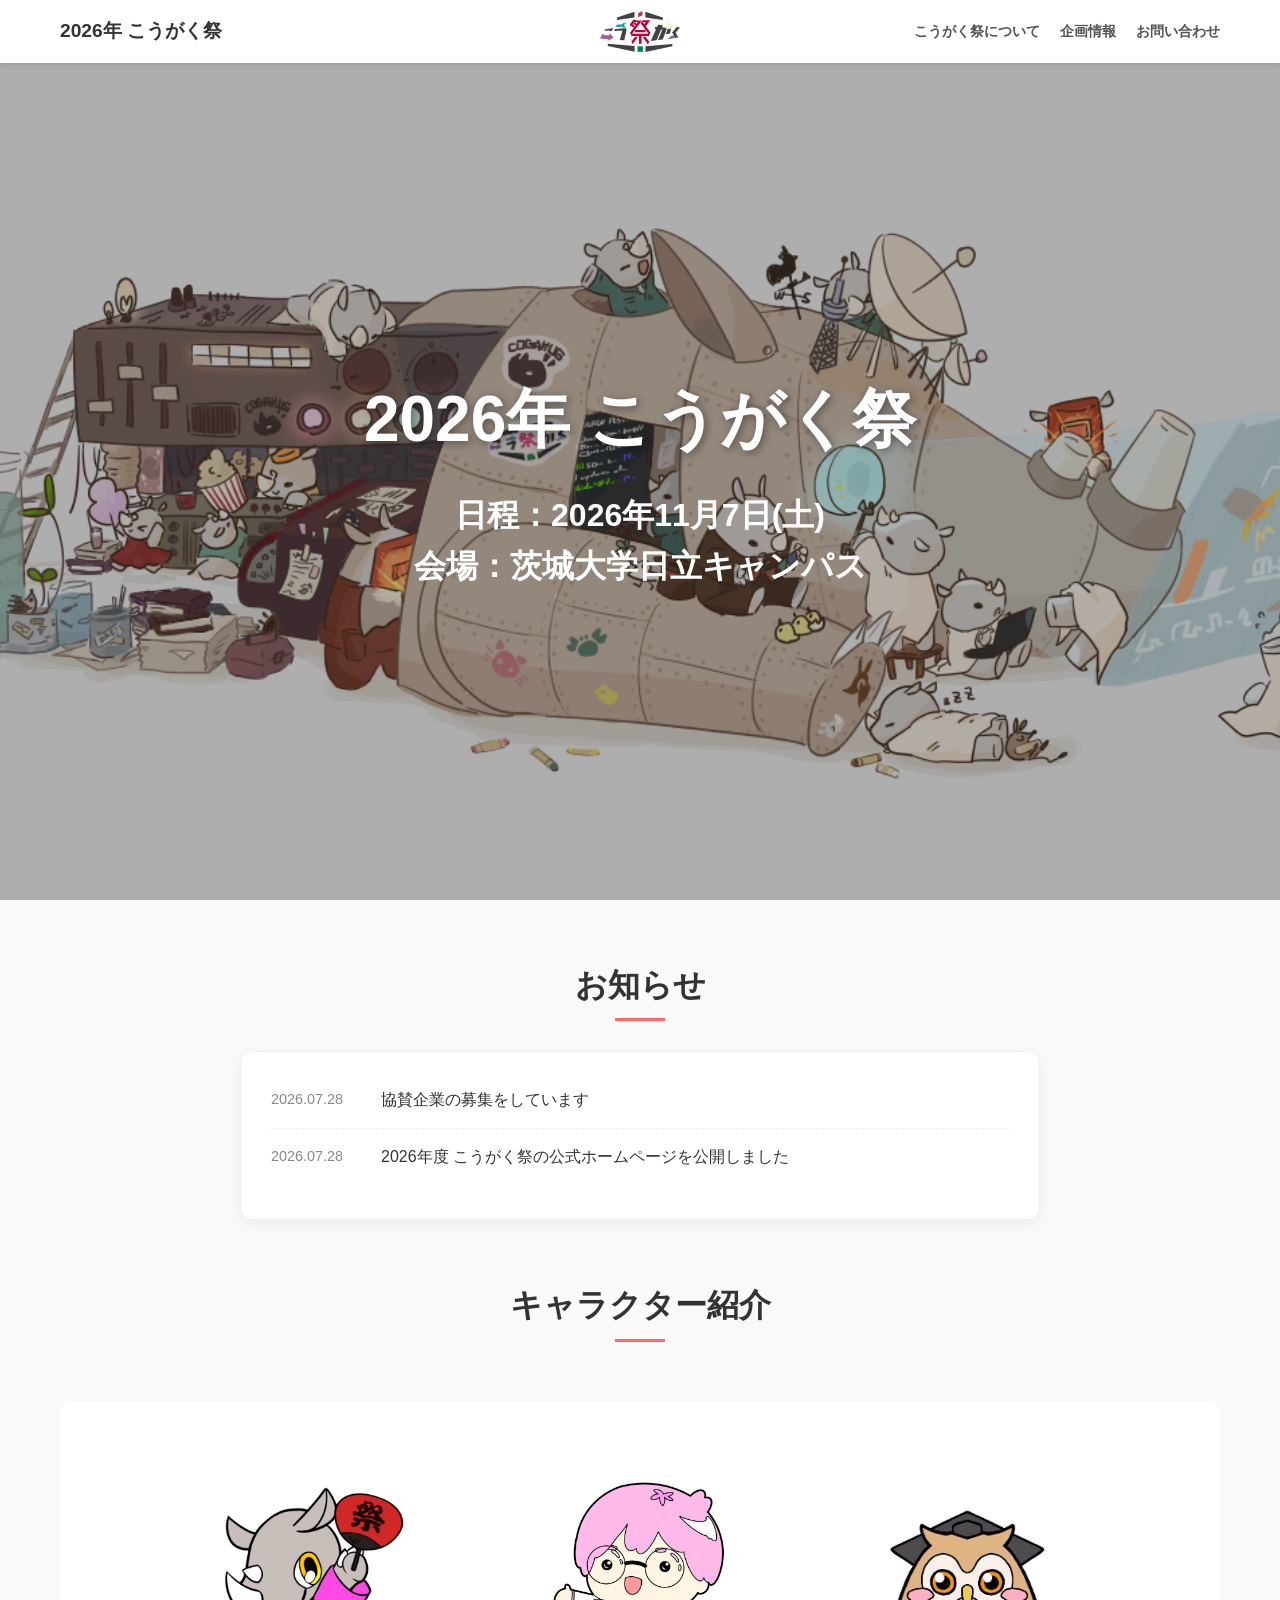
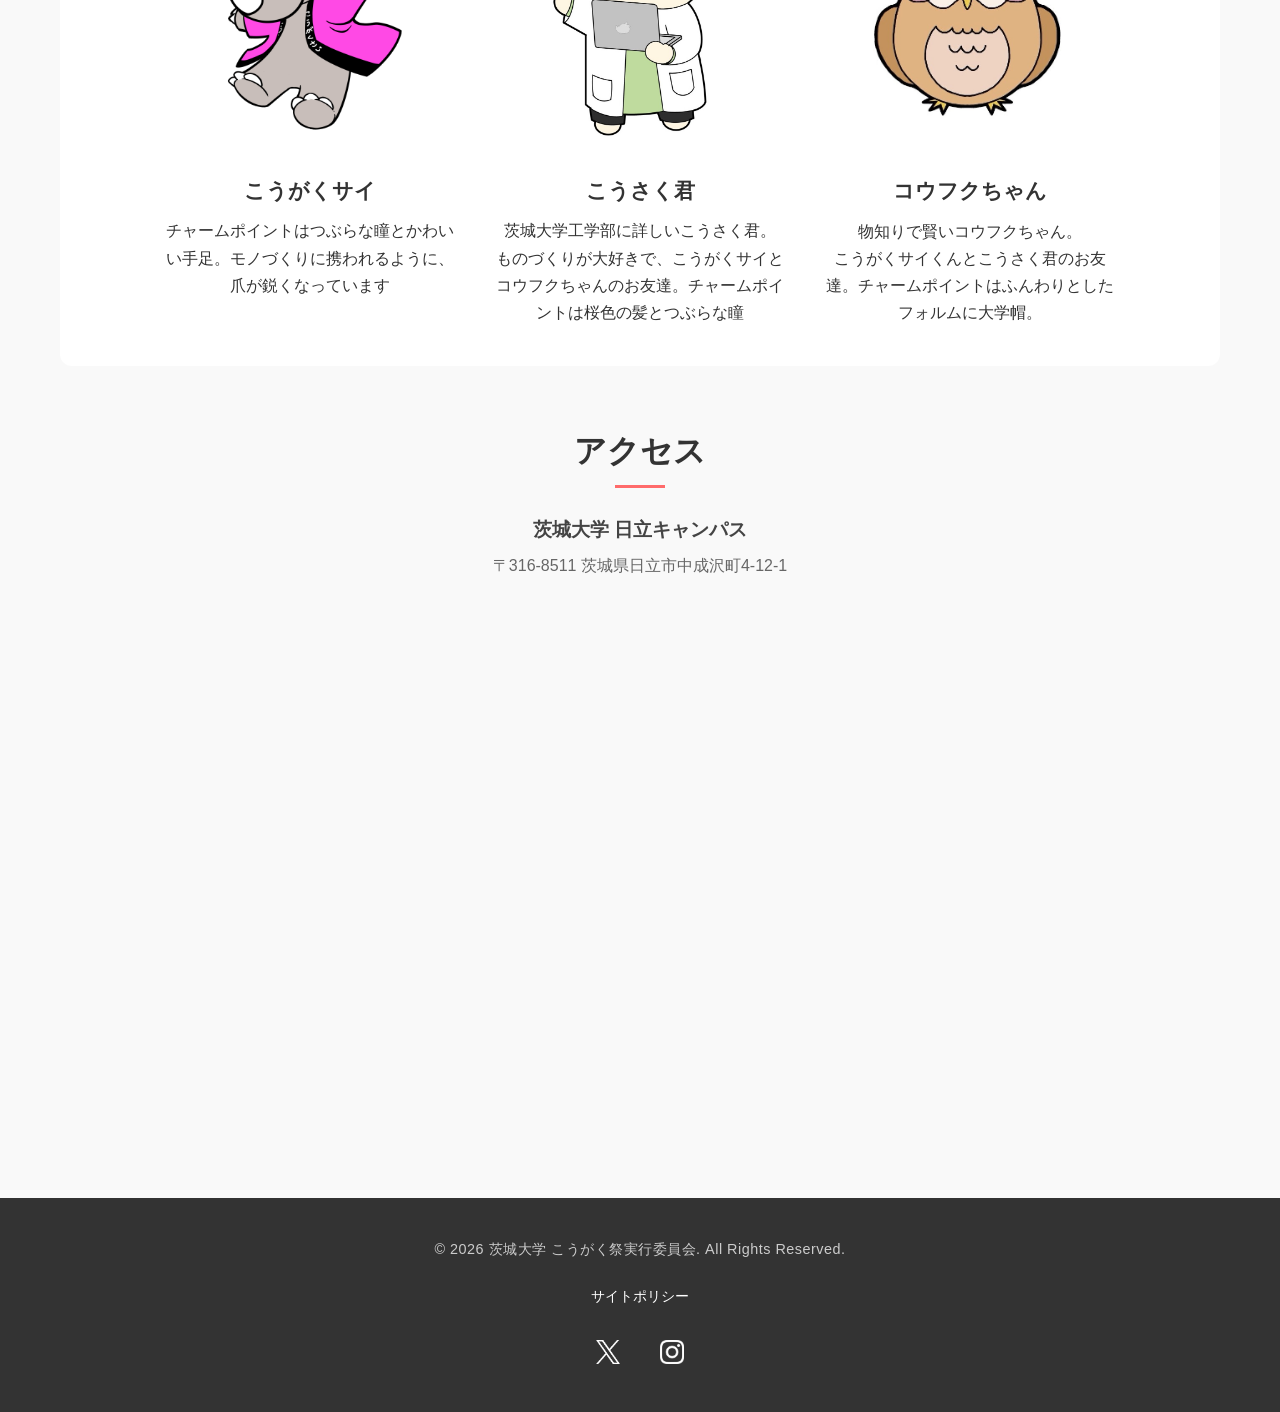
==== index.html @ 85a6e99b "コウフクちゃん" ====
<!DOCTYPE html>
<html lang="ja">

<head>
    <meta charset="UTF-8">
    <meta name="viewport" content="width=device-width, initial-scale=1.0">
    <link rel="icon" type="image/svg" href="image/logo.svg">
    <title>2026年 こうがく祭 | 茨城大学日立キャンパス</title>
    <link rel="stylesheet" href="css/base.css">
    <link rel="stylesheet" href="css/layout.css">
    <link rel="stylesheet" href="css/components.css">
    <link rel="stylesheet" href="css/home.css">
    <script src="js/script.js"></script>
    <script src="js/menu.js"></script>
</head>

<body>

    <header>
        <div class="header-container">
            <div class="header-left">
                <span>2026年 こうがく祭</span>
            </div>

            <div class="header-logo">
                <a href="index.html">
                    <img src="image/logo.svg" alt="こうがく祭 ロゴ">
                </a>
            </div>

            <input type="checkbox" id="menu-toggle" class="menu-checkbox">
            <label for="menu-toggle" class="hamburger-btn">
                <span></span>
                <span></span>
                <span></span>
            </label>
            <nav class="header-right">
                <ul class="nav-menu">
                    <li class="menu-item">
                        <a>こうがく祭について</a>
                        <ul class="dropdown">
                            <li><a href="greeting/greeting_dean.html">学部長挨拶</a></li>
                            <li><a href="greeting/greeting_chair.html">委員長挨拶</a></li>
                            <li><a href="sponsors.html">協賛企業一覧</a></li>
                            <li><a href="#news">お知らせ</a></li>
                            <li><a href="#access">アクセス</a></li>
                        </ul>
                    </li>
                    <li class="menu-item">
                        <a>企画情報</a>
                        <ul class="dropdown">
                            <li><a href="events/outdoor.html">屋外企画</a></li>
                            <li><a href="events/indoor.html">屋内企画</a></li>
                            <li><a href="events/laboratories.html">研究室</a></li>
                        </ul>
                    </li>
                    <li class="menu-item">
                        <a href="contact.html">お問い合わせ</a>
                        <ul class="dropdown">
                            <li><a href="contact.html#exhibitor">出展者向け</a></li>
                            <li><a href="contact.html#sponsors">協賛について</a></li>
                            <li><a href="contact.html#others">その他</a></li>
                        </ul>
                    </li>
                </ul>
            </nav>
        </div>
    </header>

    <section class="hero">
        <div class="hero-content">
            <h1>2026年 こうがく祭</h1>
            <p>日程：2026年11月7日(土)</p>
            <p>会場：茨城大学日立キャンパス</p>
        </div>
    </section>

    <main>
        <section id="news" class="content-section" style="scroll-margin-top: 80px;">
            <h2>お知らせ</h2>
            <div class="news-container">
                <ul class="news-list" id="news-list-container">
                </ul>
                <button id="load-more-btn" class="more-btn is-hidden">もっと見る</button>
            </div>
        </section>
    </main>

    <section id="character" class="content-section">
        <h2>キャラクター紹介</h2>
        <div class="character-area">
            <div class="character-container">

                <div class="character-card">
                    <img src="image/kougakusai.png" alt="こうがくサイ">
                    <h3>こうがくサイ</h3>
                    <p>チャームポイントはつぶらな瞳とかわいい手足。モノづくりに携われるように、爪が鋭くなっています</p>
                </div>

                <div class="character-card">
                    <img src="image/kousakukun.jpg" alt="こうさく君">
                    <h3>こうさく君</h3>
                    <p>茨城大学工学部に詳しいこうさく君。</p>
                    <p>ものづくりが大好きで、こうがくサイとコウフクちゃんのお友達。チャームポイントは桜色の髪とつぶらな瞳</p>
                </div>
                <div class="character-card">
                    <img src="image/koufukutyan.jpg" alt="コウフクちゃん">
                    <h3>コウフクちゃん</h3>
                    <p>物知りで賢いコウフクちゃん。</p>
                    <p>こうがくサイくんとこうさく君のお友達。チャームポイントはふんわりとしたフォルムに大学帽。</p>
                </div>
            </div>
        </div>
    </section>

    <section id="access" class="content-section"
        style="position: relative; margin-bottom: 50px; padding-bottom: 15px; text-align: center; scroll-margin-top: 80px;">

        <h2 style="font-size: 2rem; color: #333; margin-bottom: 25px; padding-bottom: 10px;">アクセス</h2>

        <div style="margin-bottom: 30px; line-height: 1.8; color: #444;">
            <p style="font-size: 1.2rem; font-weight: bold; margin-bottom: 5px;">茨城大学 日立キャンパス</p>
            <p style="font-size: 1rem; color: #666;">〒316-8511 茨城県日立市中成沢町4-12-1</p>
        </div>

        <iframe
            src="https://www.google.com/maps/embed?pb=!1m18!1m12!1m3!1d3204.206686679247!2d140.64254480923756!3d36.57323678596733!2m3!1f0!2f0!3f0!3m2!1i1024!2i768!4f13.1!3m3!1m2!1s0x6021805a2b2988af%3A0x1d5ffc0720e05ae9!2z6Iyo5Z-O5aSn5a2mIOaXpeeri-OCreODo-ODs-ODkeOCuQ!5e0!3m2!1sja!2sjp!4v1782354121948!5m2!1sja!2sjp"
            width="800" height="450"
            style="border: 0; border-radius: 12px; display: block; margin: 0 auto; max-width: 100%;" allowfullscreen=""
            loading="lazy" referrerpolicy="no-referrer-when-downgrade">
        </iframe>
    </section>

    <footer>
        <div class="footer-container">
            <p class="copyright">&copy; 2026 茨城大学 こうがく祭実行委員会. All Rights Reserved.</p>

            <div class="footer-links">
                <a href="site-policy.html">サイトポリシー</a>
            </div>

            <div class="footer-sns">
                <a href="https://x.com/kougakufes" target="_blank" rel="noopener noreferrer" class="sns-icon-link">
                    <img src="image/x-logo.png" alt="X公式ロゴ" class="sns-icon">
                </a>

                <a href="https://instagram.com/kougakufes" target="_blank" rel="noopener noreferrer"
                    class="sns-icon-link">
                    <img src="image/insta-logo.png" alt="Instagram公式ロゴ" class="sns-icon">
                </a>
            </div>
        </div>
    </footer>


</body>

</html>
---- css/base.css ----
/* 全体のリセットと基本設定 */
* {
    margin: 0;
    padding: 0;
    box-sizing: border-box;
}

body {
    font-family: 'Helvetica Neue', Arial, 'Hiragino Kaku Gothic ProN', 'Hiragino Sans', sans-serif;
    line-height: 1.6;
    color: #333;
    background-color: #f9f9f9;
}

/* 独立したユーティリティ（便利）クラスもここ */
.is-hidden {
    display: none !important;
}

@media screen and (max-width: 768px) {
    body {
        font-size: 12px;
        /* スマホ向けに少し文字サイズを調整 */
    }
}
---- css/layout.css ----
/* パソコン用の基本スタイル */

/* ヘッダーのスタイル */
header {
    background-color: #fff;
    box-shadow: 0 2px 5px rgba(0, 0, 0, 0.1);
    position: fixed;
    width: 100%;
    top: 0;
    z-index: 100;
}

/* パソコン環境ではスマホ用の三本線ボタンとチェックボックスを隠す */
.menu-checkbox,
.hamburger-btn {
    display: none;
}

.header-container {
    display: flex;
    justify-content: space-between;
    align-items: center;
    max-width: 1200px;
    margin: 0 auto;
    padding: 10px 20px;
}

.header-left {
    flex: 1;
    text-align: left;
    font-weight: bold;
    font-size: 1.2rem;
    color: #333;
    white-space: nowrap;
}

.header-logo {
    flex: 1;
    display: flex;
    justify-content: center;
    max-width: 80px;
}

.header-logo img {
    width: 100%;
    max-width: 100%;
    height: auto;
    display: block;
}

.header-right {
    flex: 1;
    display: flex;
    justify-content: flex-end;
}

/* フッター全体のスタイル */
footer {
    background-color: #333;
    color: #fff;
    padding: 40px 20px;
    font-size: 0.9rem;
}

.footer-container {
    max-width: 1200px;
    margin: 0 auto;
    display: flex;
    flex-direction: column;
    align-items: center;
    gap: 24px;
}

.copyright {
    color: #ccc;
    letter-spacing: 0.5px;
}

.footer-links a {
    color: #fff;
    text-decoration: none;
    font-size: 0.85rem;
    transition: opacity 0.2s ease;
}

.footer-links a:hover {
    text-decoration: underline;
    opacity: 0.8;
}

.footer-sns {
    display: flex;
    gap: 24px;
}

.sns-icon-link {
    display: inline-block;
    text-decoration: none;
    line-height: 1;
    padding: 8px;
    transition: transform 0.2s ease, opacity 0.2s ease;
}

.sns-icon {
    width: 24px;
    height: 24px;
    display: block;
    object-fit: contain;
}

.sns-icon-link:hover {
    transform: translateY(-2px);
    opacity: 0.7;
}


/*  スマートフォン・タブレット  */
@media screen and (max-width: 768px) {

    /* --- ヘッダー（共通設定） --- */
    header {
        position: fixed;
        width: 100%;
        top: 0;
        z-index: 100;
    }

    .header-container {
        flex-direction: row;
        justify-content: space-between;
        /* 左端にロゴ、右端に三本線ボタンを配置 */
        position: relative;
        padding: 10px 15px;
    }

    /* スマホ時は「2026年 こうがく祭」のテキストを非表示にする */
    .header-left {
        display: none;
    }

    /* ロゴの配置を中央から「左端（通常フロー）」に戻し、サイズを調整 */
    .header-logo {
        margin: 0;
        display: block;
        max-width: 50px;
        /* スマホで見栄えの良いサイズ */
    }

    /* --- ハンバーガーメニューの仕組み --- */

    /* 三本線ボタンを表示（justify-content: space-between により自動で右端に寄ります） */
    .hamburger-btn {
        display: flex;
        flex-direction: column;
        justify-content: space-between;
        width: 30px;
        height: 20px;
        cursor: pointer;
        z-index: 110;
    }

    .hamburger-btn span {
        display: block;
        width: 100%;
        height: 3px;
        background-color: #333;
        border-radius: 2px;
        transition: all 0.3s ease;
    }

    /* メニューを最初は右側の画面外に隠しておく */
    .header-right {
        position: fixed;
        top: 55px;
        right: -100%;
        width: 80%;
        height: calc(100vh - 55px);
        background-color: #fff;
        box-shadow: -5px 0 15px rgba(0, 0, 0, 0.1);
        transition: right 0.3s ease;
        overflow-y: auto;
        flex-direction: column;
        justify-content: flex-start;
    }

    /* --- タップされた時（チェックが入った時）の動き --- */

    /* メニューをシュッと引っ張り出す */
    .menu-checkbox:checked~.header-right {
        right: 0;
    }

    /* 三本線を「×」に変形 */
    .menu-checkbox:checked~.hamburger-btn span:nth-child(1) {
        transform: translateY(8px) rotate(45deg);
    }

    .menu-checkbox:checked~.hamburger-btn span:nth-child(2) {
        opacity: 0;
    }

    .menu-checkbox:checked~.hamburger-btn span:nth-child(3) {
        transform: translateY(-9px) rotate(-45deg);
    }

    /* --- フッターの調整 --- */
    footer {
        padding: 30px 15px;
    }

    .footer-container {
        gap: 20px;
        text-align: center;
    }

    .copyright {
        font-size: 0.8rem;
        order: 3;
    }

    .footer-links {
        order: 1;
    }

    .footer-sns {
        order: 2;
        gap: 30px;
    }
}
---- css/components.css ----
/* ナビゲーション・メニュー */
.nav-menu {
    list-style: none;
    display: flex;
    margin: 0;
    padding: 0;
}

.menu-item {
    position: relative;
    margin-left: 20px;
}

.menu-item>a {
    text-decoration: none;
    color: #555;
    font-weight: bold;
    font-size: 0.9rem;
    display: block;
    padding: 10px 0;
    transition: color 0.3s;
}

.menu-item>a:hover {
    color: #ff6b6b;
}

.dropdown {
    list-style: none;
    position: absolute;
    top: 100%;
    left: 50%;
    transform: translateX(-50%);
    background-color: #fff;
    box-shadow: 0 4px 10px rgba(0, 0, 0, 0.15);
    border-radius: 4px;
    padding: 5px 0;
    min-width: 150px;
    opacity: 0;
    visibility: hidden;
    transition: all 0.3s ease;
}

.dropdown li a {
    text-decoration: none;
    color: #333;
    font-size: 0.85rem;
    display: block;
    padding: 10px 15px;
    text-align: center;
    white-space: nowrap;
    transition: background-color 0.2s, color 0.2s;
}

.dropdown li a:hover {
    background-color: #fff0f0;
    color: #ff6b6b;
}

.menu-item:hover .dropdown {
    opacity: 1;
    visibility: visible;
}

/* カードレイアウト */
.card-container {
    display: flex;
    justify-content: space-between;
    gap: 20px;
    flex-wrap: wrap;
}

.card {
    background: #fff;
    flex: 1;
    min-width: 280px;
    padding: 25px;
    border-radius: 8px;
    box-shadow: 0 4px 6px rgba(0, 0, 0, 0.05);
    transition: transform 0.3s;
}

.card:hover {
    transform: translateY(-5px);
}

.card h3 {
    margin-bottom: 15px;
    color: #ff6b6b;
}

/* お知らせ欄 */
.news-container {
    max-width: 800px;
    margin: 0 auto;
    background: #fff;
    padding: 20px 30px;
    border-radius: 12px;
    border: 1px solid #eee;
    box-shadow: 0 4px 15px rgba(0, 0, 0, 0.05);
    text-align: center;
}

.news-list {
    list-style: none;
    padding: 0;
    margin-bottom: 15px;
}

.news-item {
    display: flex;
    align-items: center;
    padding: 15px 0;
    border-bottom: 1px dashed #eee;
    text-align: left;
    animation: fadeIn 0.4s ease forwards;
}

.news-item:last-child {
    border-bottom: none;
}

.news-date {
    font-size: 0.9rem;
    color: #888;
    min-width: 110px;
}

.news-title {
    flex: 1;
    color: #333;
    font-size: 0.95rem;
    font-weight: 500;
    overflow: hidden;
    text-overflow: ellipsis;
    white-space: nowrap;
}

.more-btn {
    background-color: transparent;
    border: 2px solid #ff6b6b;
    color: #ff6b6b;
    padding: 8px 30px;
    font-size: 0.9rem;
    font-weight: bold;
    border-radius: 20px;
    cursor: pointer;
    transition: all 0.3s ease;
    margin-top: 10px;
}

.more-btn:hover {
    background-color: #ff6b6b;
    color: #fff;
}

@keyframes fadeIn {
    from {
        opacity: 0;
        transform: translateY(10px);
    }

    to {
        opacity: 1;
        transform: translateY(0);
    }
}

/* スマートフォン・タブレット用スタイル */
@media screen and (max-width: 768px) {

    /* ナビゲーションメニューのレスポンシブ化 */
    .nav-menu {
        flex-direction: column;
        /* 縦並びに変更 */
        width: 100%;
        background-color: #fff;
    }

    .menu-item {
        margin-left: 0;
        /* 左マージンをリセット */
        border-bottom: 1px solid #eee;
        width: 100%;
    }

    .menu-item>a {
        padding: 12px 20px;
        font-size: 1rem;
        background-color: #fafafa;
    }

    /* ドロップダウンメニューを常に展開（アコーディオン風に縦に並べる） */
    .dropdown {
        position: static;
        /* 絶対配置を解除して通常フローに */
        transform: none;
        opacity: 1;
        visibility: visible;
        box-shadow: none;
        border-radius: 0;
        padding: 0;
        min-width: 100%;
        background-color: #fff;
    }

    .dropdown li a {
        text-align: left;
        /* 左寄せに変更 */
        padding: 12px 35px;
        /* インデントを下げて見やすく */
        font-size: 0.9rem;
        border-top: 1px solid #f0f0f0;
    }

    /* 3. カードレイアウトの調整 */
    .card-container {
        gap: 15px;
    }

    .card {
        flex: none;
        width: 100%;
        /* 1カラム（1枚ずつ縦並び）に変更 */
        padding: 20px;
    }

    /* 4. お知らせ欄の調整 */
    .news-container {
        padding: 15px 20px;
        /* 余白を少しタイトに */
    }

    .news-item {
        flex-direction: column;
        /* 日付とタイトルを縦並びに */
        align-items: flex-start;
        padding: 12px 0;
    }

    .news-date {
        min-width: auto;
        margin-bottom: 5px;
        /* タイトルとの間に少し隙間を作る */
        font-size: 0.85rem;
    }

    .news-title {
        width: 100%;
        font-size: 0.9rem;
        white-space: normal;
        /* 折り返しを許可してスマホでもタイトルが読めるように */
        text-overflow: clip;
        /* 三点リーダー（...）を解除 */
    }
}
---- css/home.css ----
/* メインビジュアル（Hero） */
.hero {
    background-image: linear-gradient(rgba(0, 0, 0, 0.3), rgba(0, 0, 0, 0.3)), url('../image/header.png');
    background-size: cover;
    background-position: center;
    background-repeat: no-repeat;
    height: 100vh;
    display: flex;
    justify-content: center;
    align-items: center;
    text-align: center;
    padding-top: 60px;
}

.hero-content h1 {
    font-size: 4rem;
    color: #fff;
    margin-bottom: 20px;
    text-shadow: 2px 2px 8px rgba(0, 0, 0, 0.4);
    font-weight: bold;
}

.hero-content p {
    font-size: 2rem;
    color: #fff;
    font-weight: bold;
}

/* 各セクションの共通スタイル */
.content-section {
    max-width: 1200px;
    margin: 60px auto;
    padding: 0 20px;
    text-align: center;
}

.content-section h2 {
    font-size: 2rem;
    margin-bottom: 30px;
    position: relative;
    display: inline-block;
    padding-bottom: 10px;
}

.content-section h2::after {
    content: '';
    position: absolute;
    left: 50%;
    bottom: 0;
    transform: translateX(-50%);
    width: 50px;
    height: 3px;
    background-color: #ff6b6b;
}

/* サイトポリシー用*/
.policy-sns-notice {
    font-size: 0.85rem;
    color: #777;
    background-color: rgba(0, 0, 0, 0.04);
    padding: 12px 15px;
    border-radius: 6px;
    margin-top: 15px;
}

/* Googleマップの比率維持 */
#access iframe {
    width: 80% !important;
    /* 横幅を親要素いっぱいに広げる */
    max-width: 800px;
    /* 元々の最大横幅（800px）を超えないように制限 */
    height: auto !important;
    /* 高さを自動計算にする */
    aspect-ratio: 800 / 450;
    /* 元の比率（16:9）をキープ */
}

/* キャラクター紹介 */
.character-container {
    display: flex;
    justify-content: center;
    gap: 30px;
    margin-top: 35px;
    flex-wrap: wrap;
}

.character-card {
    flex: 1;
    max-width: 300px;
    min-width: 220px;
    text-align: center;
}

.character-card img {
    width: 100%;
    max-width: 220px;
    height: auto;
    border-radius: 10px;
    margin-bottom: 15px;
}

.character-card h3 {
    margin-bottom: 10px;
    font-size: 1.3rem;
}

.character-card p {
    line-height: 1.7;
}

.character-area {
    background-color: #fff;
    margin-top: 30px;
    padding: 40px 20px;
    border-radius: 12px;
    /* 角を丸くしたくなければ削除 */
}

.news-title,
.news-link {
    font: inherit;
    color: inherit;
    text-decoration: none;
}

.news-link:hover {
    text-decoration: underline;
}



/* スマートフォン・タブレット用スタイル */
@media screen and (max-width: 768px) {

    /* 1. メインビジュアル（Hero）の調整 */
    .hero {
        height: 60vh;
        /* スマホでは縦長になりすぎないよう、画面高さの60%程度に調整 */
        min-height: 360px;
        /* 極端に低い画面でも崩れないように最低高さを確保 */
        padding-top: 80px;
        /* ヘッダーとの被りを調整 */
    }

    .hero-content h1 {
        font-size: 2.2rem;
        /* スマホに合わせた適切な見出しサイズに縮小 */
        margin-bottom: 15px;
        text-shadow: 1px 1px 5px rgba(0, 0, 0, 0.5);
        /* 視認性をキープ */
    }

    .hero-content p {
        font-size: 1.1rem;
        /* 日程・会場の文字サイズをスマホ用に調整 */
        line-height: 1.5;
    }

    /* 2. 各セクションの共通スタイルの調整 */
    .content-section {
        margin: 40px auto;
        /* 上下の余白を少し詰めてギュッと引き締める */
        padding: 0 15px;
        /* 左右の余白を少しタイトに */
    }

    .content-section h2 {
        font-size: 1.6rem;
        /* セクションタイトルの文字サイズを調整 */
        margin-bottom: 20px;
    }

    /* スマホのときは少しだけ丸みを調整 */
    #access iframe {
        border-radius: 8px !important;
        /* スマホ画面に合わせて角丸を少し控えめに */
    }

    .character-container {
        flex-direction: column;
        align-items: center;
    }

    .character-card {
        max-width: 350px;
        width: 100%;
    }

    .character-card:not(:last-child) {
        margin-bottom: 30px;
    }

}
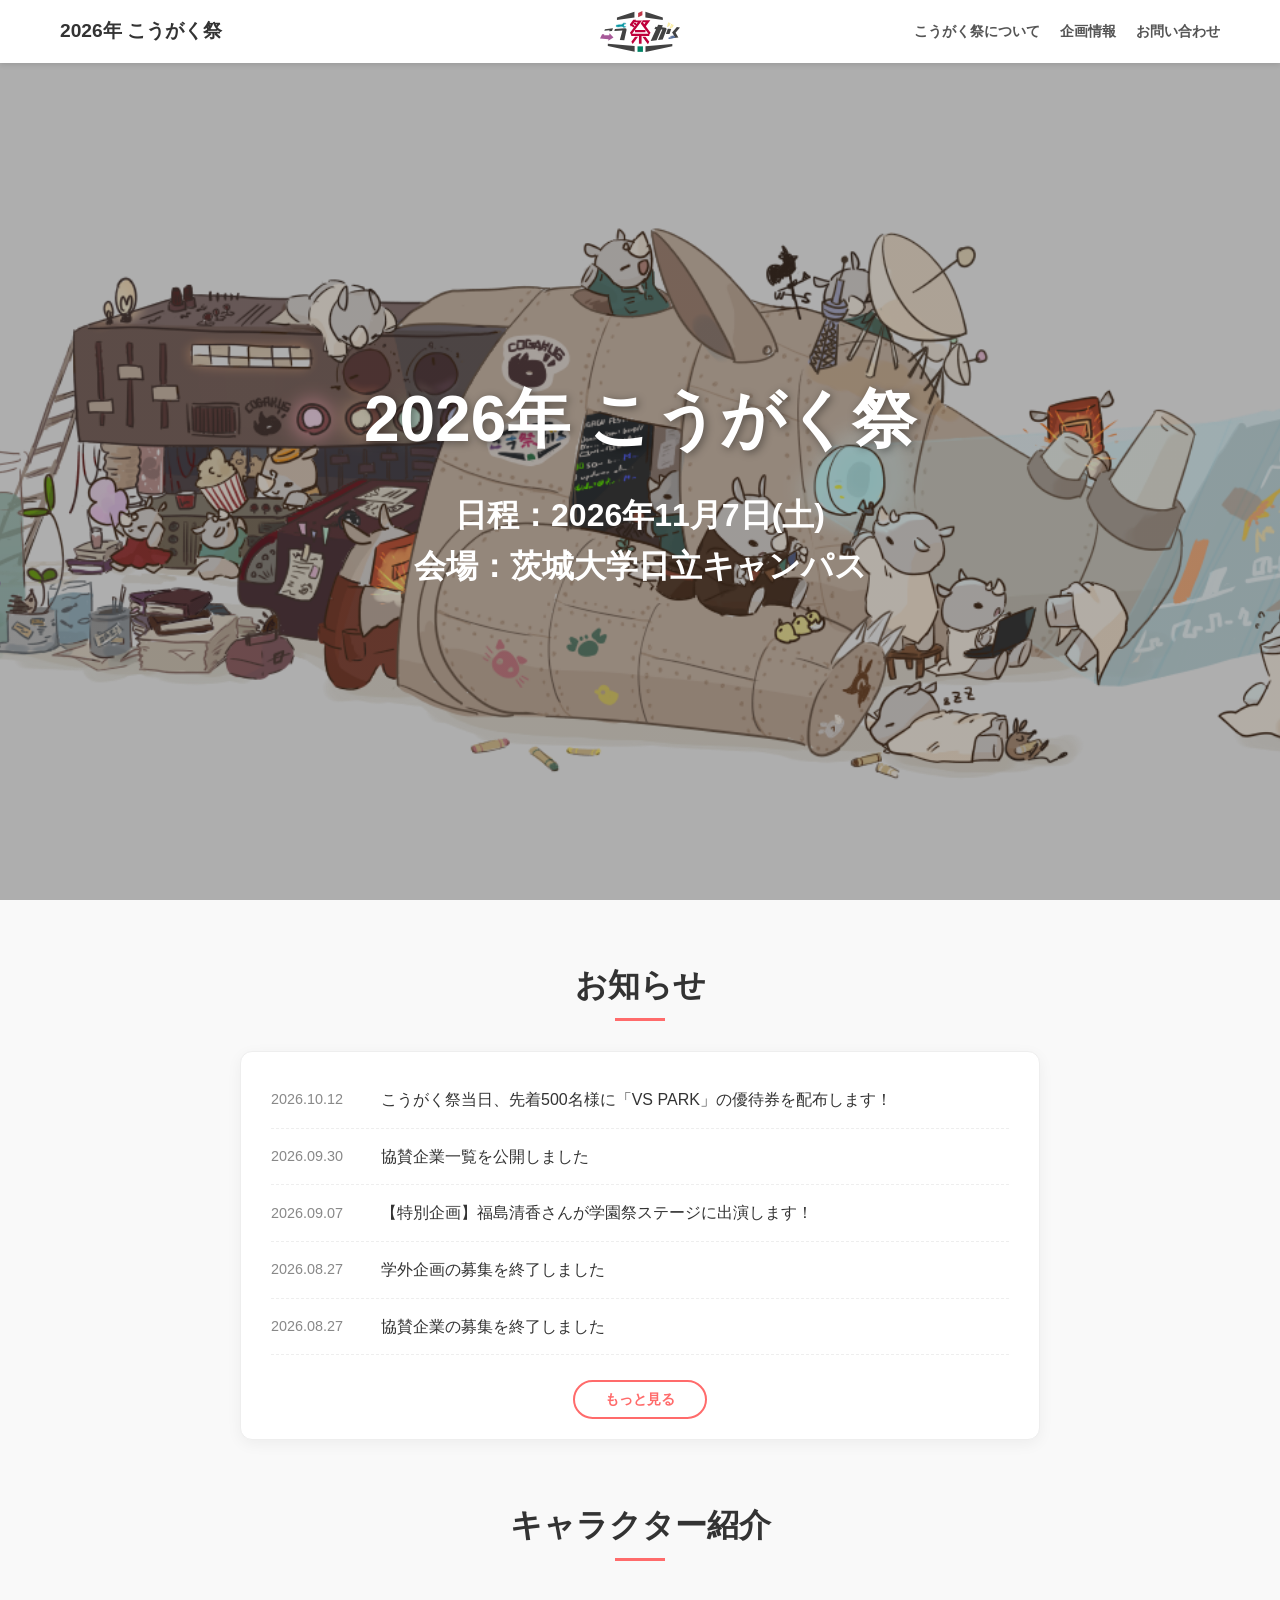
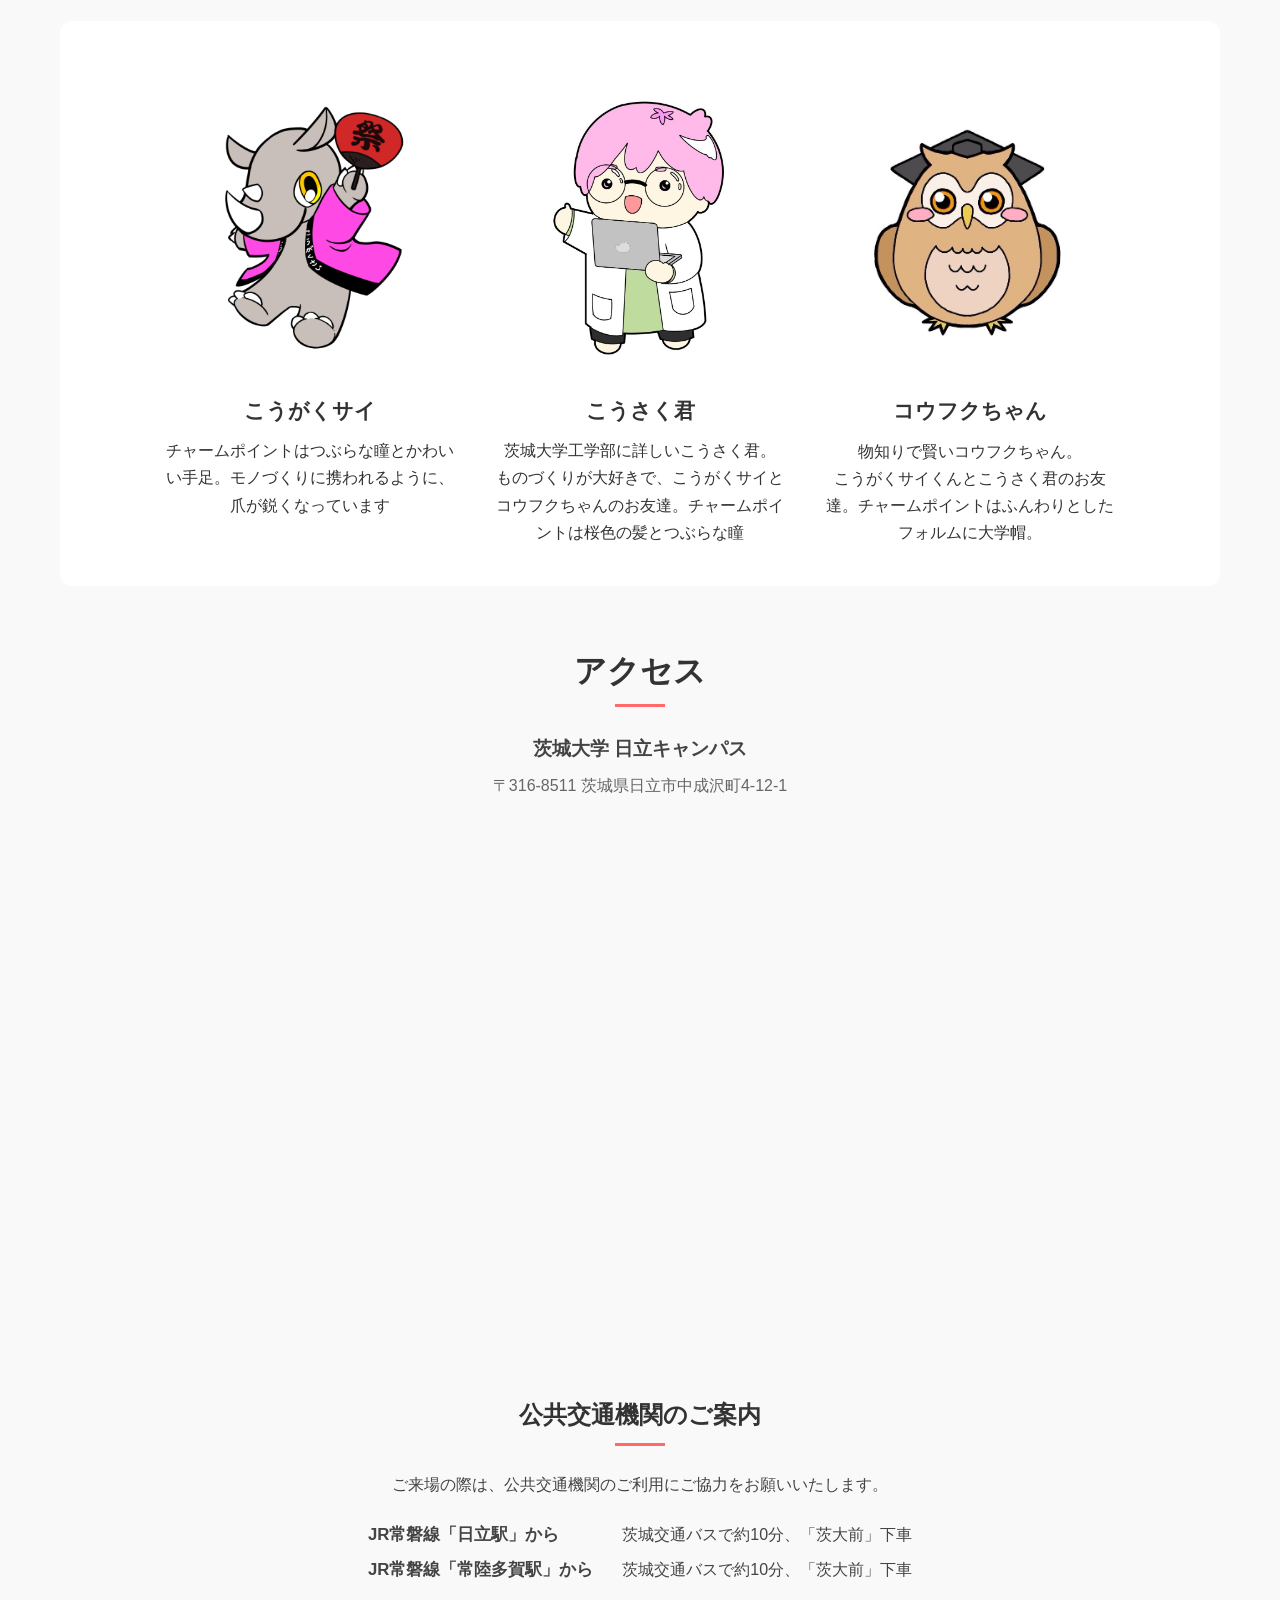
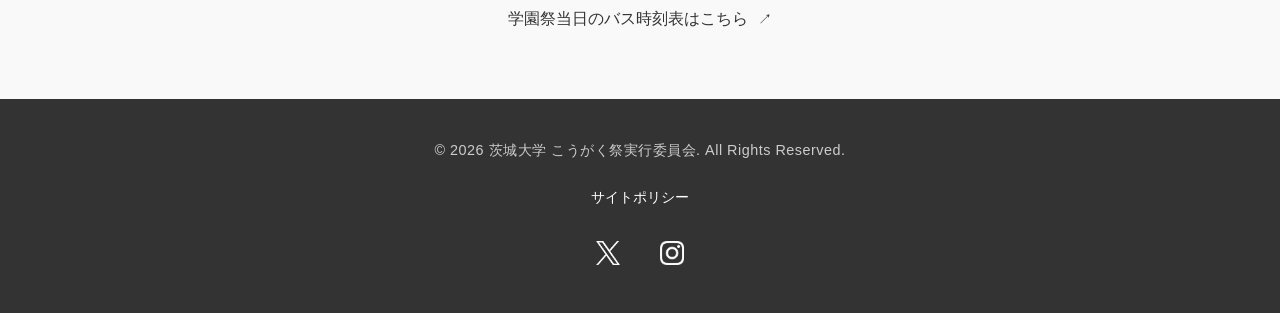
==== commit 7c116feb: "バス運行表等" ====
--- a/index.html
+++ b/index.html
@@ -129,6 +129,44 @@
             style="border: 0; border-radius: 12px; display: block; margin: 0 auto; max-width: 100%;" allowfullscreen=""
             loading="lazy" referrerpolicy="no-referrer-when-downgrade">
         </iframe>
+
+        <div style="line-height: 1.8; color: #444; margin-top: 40px;">
+            <h2 style="font-size: 1.5rem; color: #333; margin-bottom: 25px; text-align: center; padding-bottom: 10px;">
+                公共交通機関のご案内
+            </h2>
+
+            <p style="margin: 0; margin-bottom: 20px; text-align: center;">
+                ご来場の際は、公共交通機関のご利用にご協力をお願いいたします。
+            </p>
+
+            <div style="margin-bottom: 5px; text-align: center;">
+                <p style="margin: 0; white-space: nowrap;">
+                    <span
+                        style="display: inline-block; width: 250px; text-align: left; font-size: 1.05rem; font-weight: bold;">JR常磐線「日立駅」から</span>
+                    茨城交通バスで約10分、「茨大前」下車
+                </p>
+            </div>
+
+            <div style="margin-bottom: 20px; text-align: center;">
+                <p style="margin: 0; white-space: nowrap;">
+                    <span
+                        style="display: inline-block; width: 250px; text-align: left; font-size: 1.05rem; font-weight: bold;">JR常磐線「常陸多賀駅」から</span>
+                    茨城交通バスで約10分、「茨大前」下車
+                </p>
+            </div>
+
+            <div style="text-align: center;">
+                <a href="./bus_timetable.html" target="_blank" rel="noopener noreferrer"
+                    style="display: inline-block; color: #333; text-decoration: none; font-size: 1rem; line-height: 1.6;"
+                    onmouseover="this.style.textDecoration='underline'; this.style.textUnderlineOffset='4px';"
+                    onmouseout="this.style.textDecoration='none';">
+                    学園祭当日のバス時刻表はこちら
+                    <span style="margin-left: 5px; font-size: 0.85em;">↗</span>
+                </a>
+            </div>
+
+        </div>
+
     </section>
 
     <footer>
--- a/css/home.css
+++ b/css/home.css
@@ -134,6 +134,7 @@
 
     /* 1. メインビジュアル（Hero）の調整 */
     .hero {
+
         height: 60vh;
         /* スマホでは縦長になりすぎないよう、画面高さの60%程度に調整 */
         min-height: 360px;
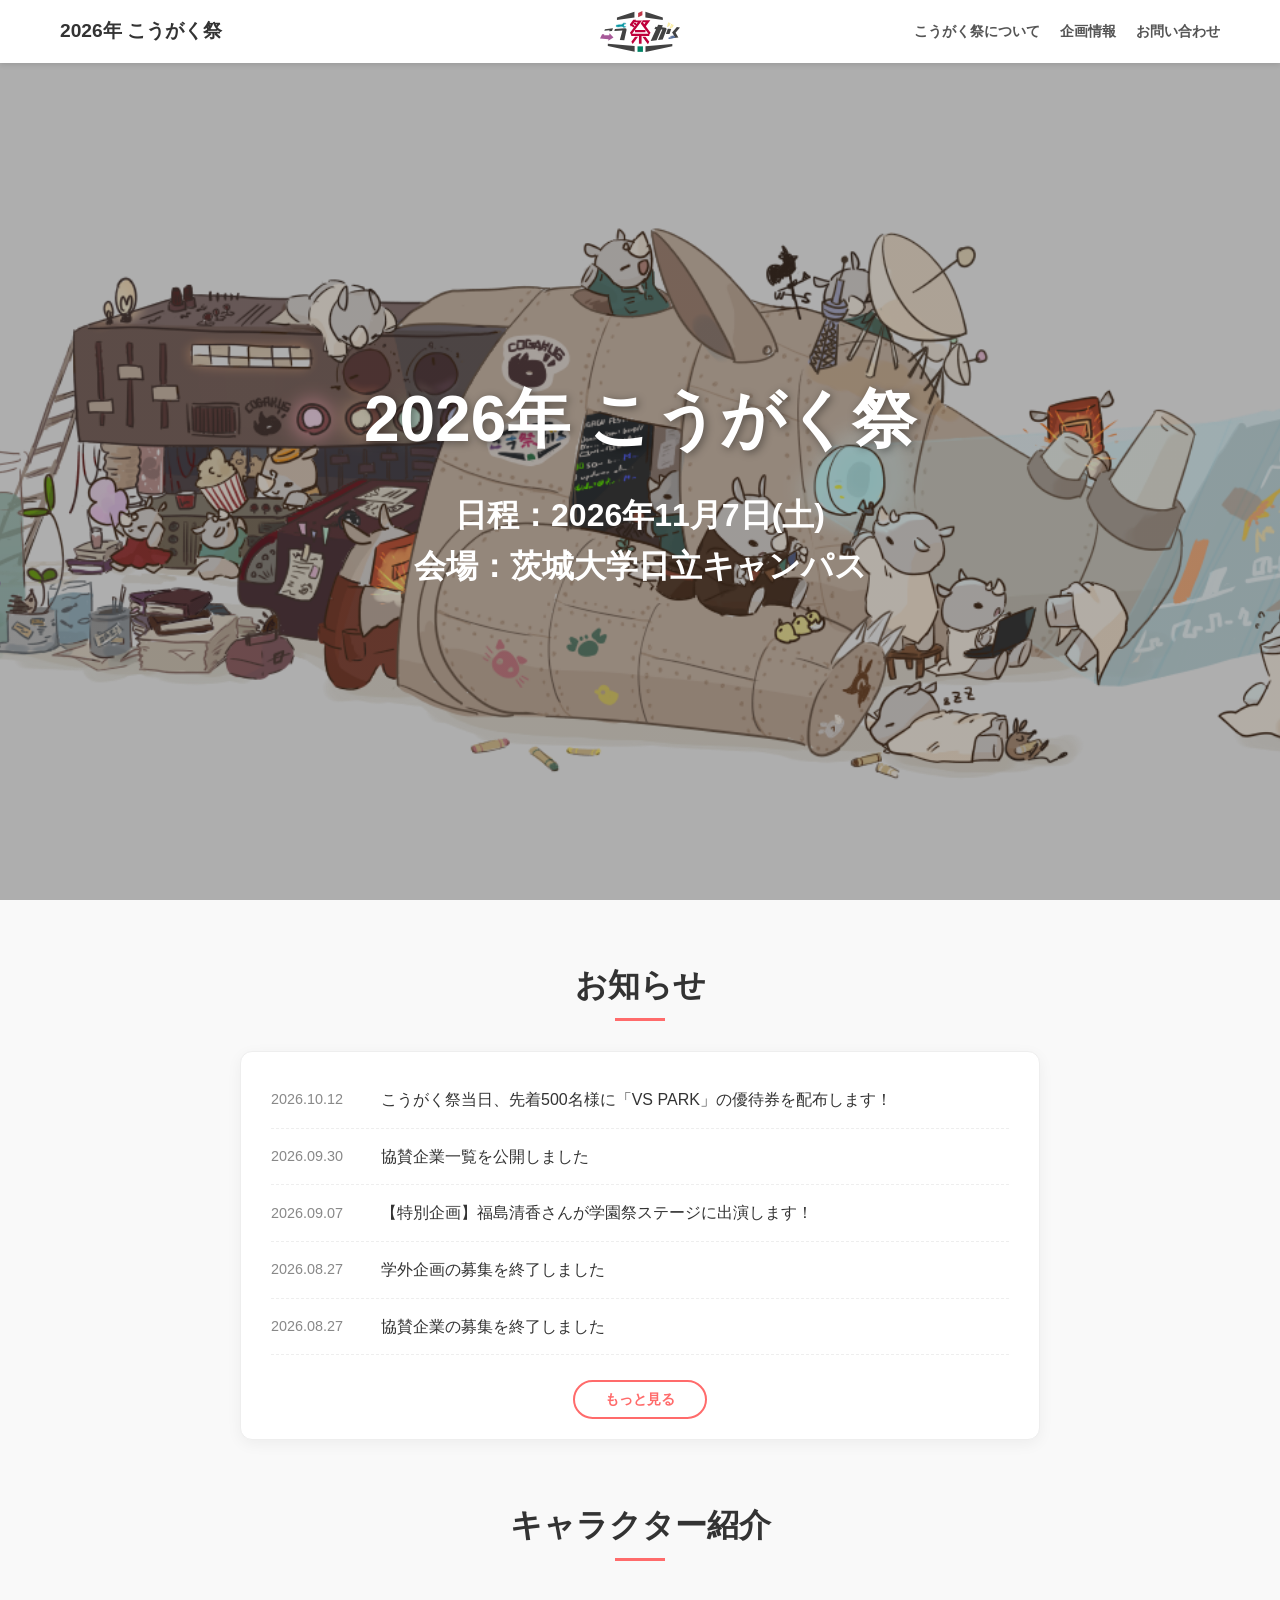
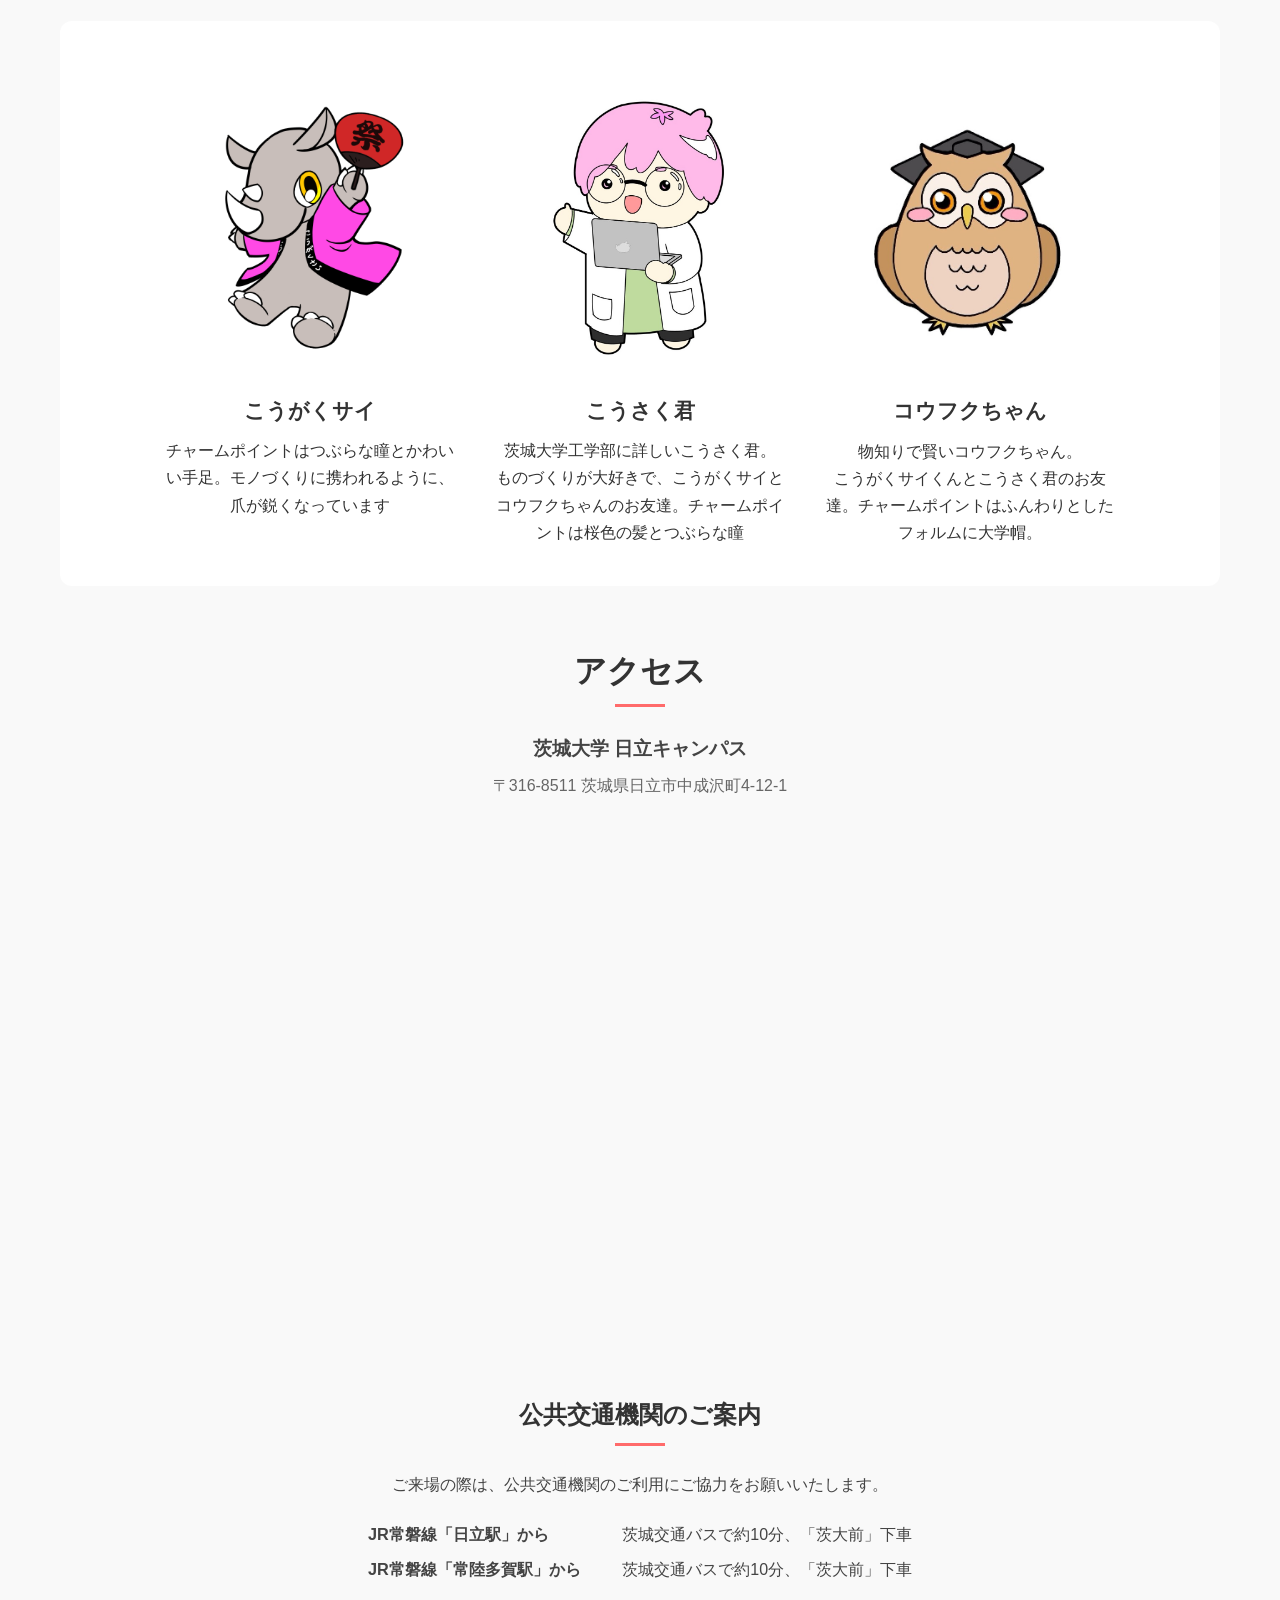
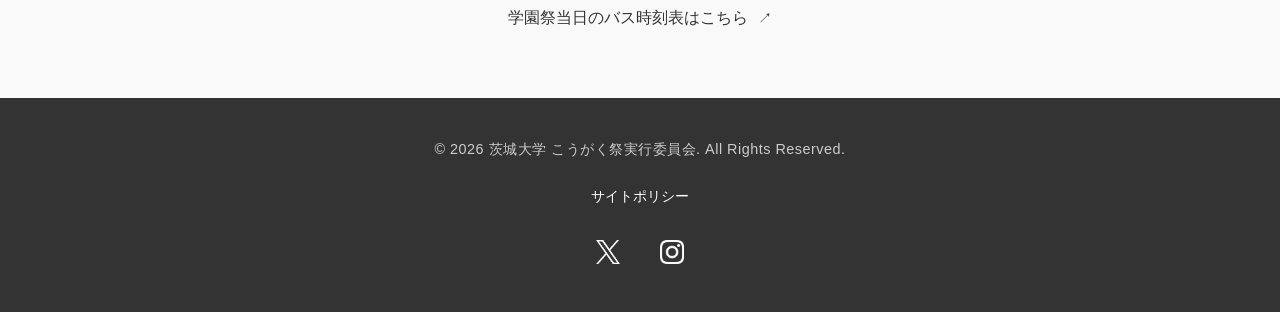
==== commit 388e9457: "バス運行表等" ====
--- a/index.html
+++ b/index.html
@@ -135,23 +135,23 @@
                 公共交通機関のご案内
             </h2>
 
-            <p style="margin: 0; margin-bottom: 20px; text-align: center;">
+            <p style="font-size: 1rem; margin: 0; margin-bottom: 20px; text-align: center;">
                 ご来場の際は、公共交通機関のご利用にご協力をお願いいたします。
             </p>
 
             <div style="margin-bottom: 5px; text-align: center;">
-                <p style="margin: 0; white-space: nowrap;">
+                <p style="font-size: 1rem; margin: 0;">
                     <span
-                        style="display: inline-block; width: 250px; text-align: left; font-size: 1.05rem; font-weight: bold;">JR常磐線「日立駅」から</span>
-                    茨城交通バスで約10分、「茨大前」下車
+                        style="display: inline-block; width: 250px; text-align: left; font-size: 1.02rem; font-weight: bold;">JR常磐線「日立駅」から</span>
+                    <span style="display: inline-block; white-space: nowrap;">茨城交通バスで約10分、「茨大前」下車</span>
                 </p>
             </div>
 
             <div style="margin-bottom: 20px; text-align: center;">
-                <p style="margin: 0; white-space: nowrap;">
+                <p style="font-size: 1rem; margin: 0;">
                     <span
-                        style="display: inline-block; width: 250px; text-align: left; font-size: 1.05rem; font-weight: bold;">JR常磐線「常陸多賀駅」から</span>
-                    茨城交通バスで約10分、「茨大前」下車
+                        style="display: inline-block; width: 250px; text-align: left; font-size: 1.02rem; font-weight: bold;">JR常磐線「常陸多賀駅」から</span>
+                    <span style="display: inline-block; white-space: nowrap;">茨城交通バスで約10分、「茨大前」下車</span>
                 </p>
             </div>
 
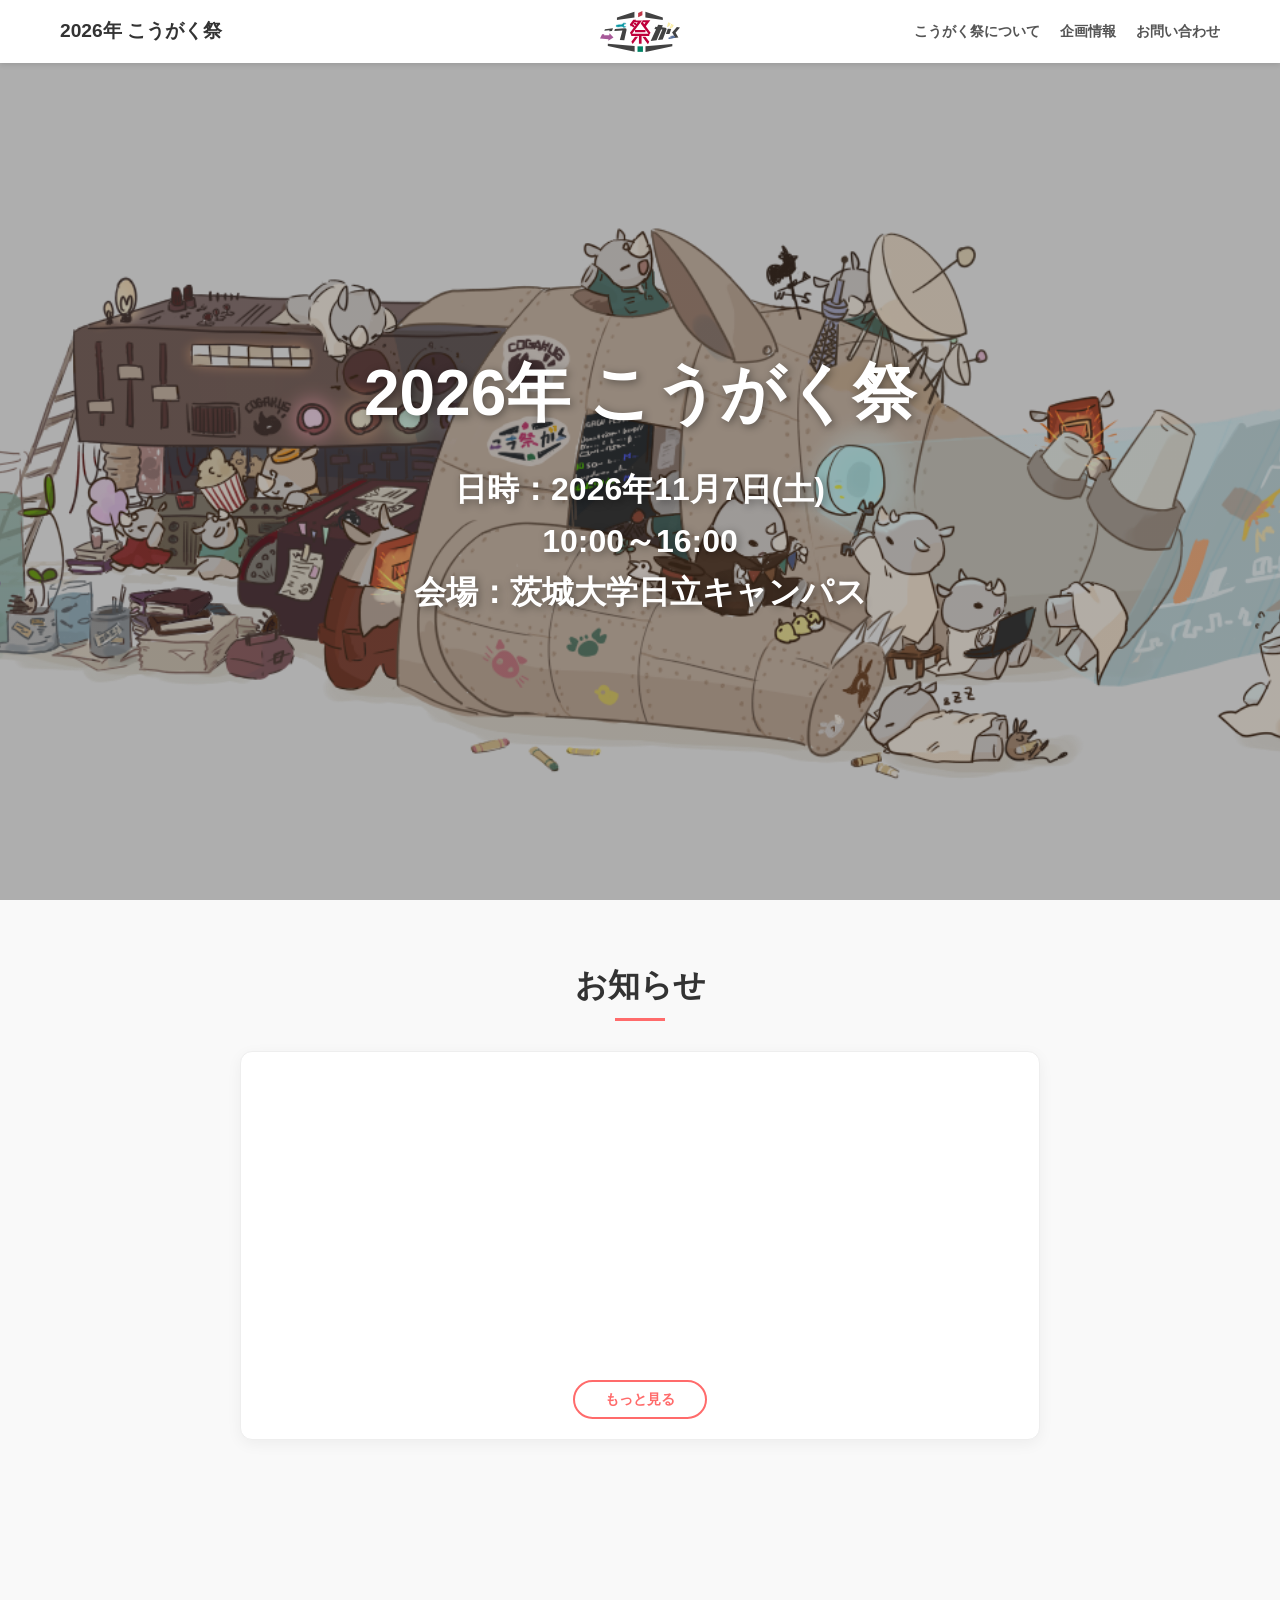
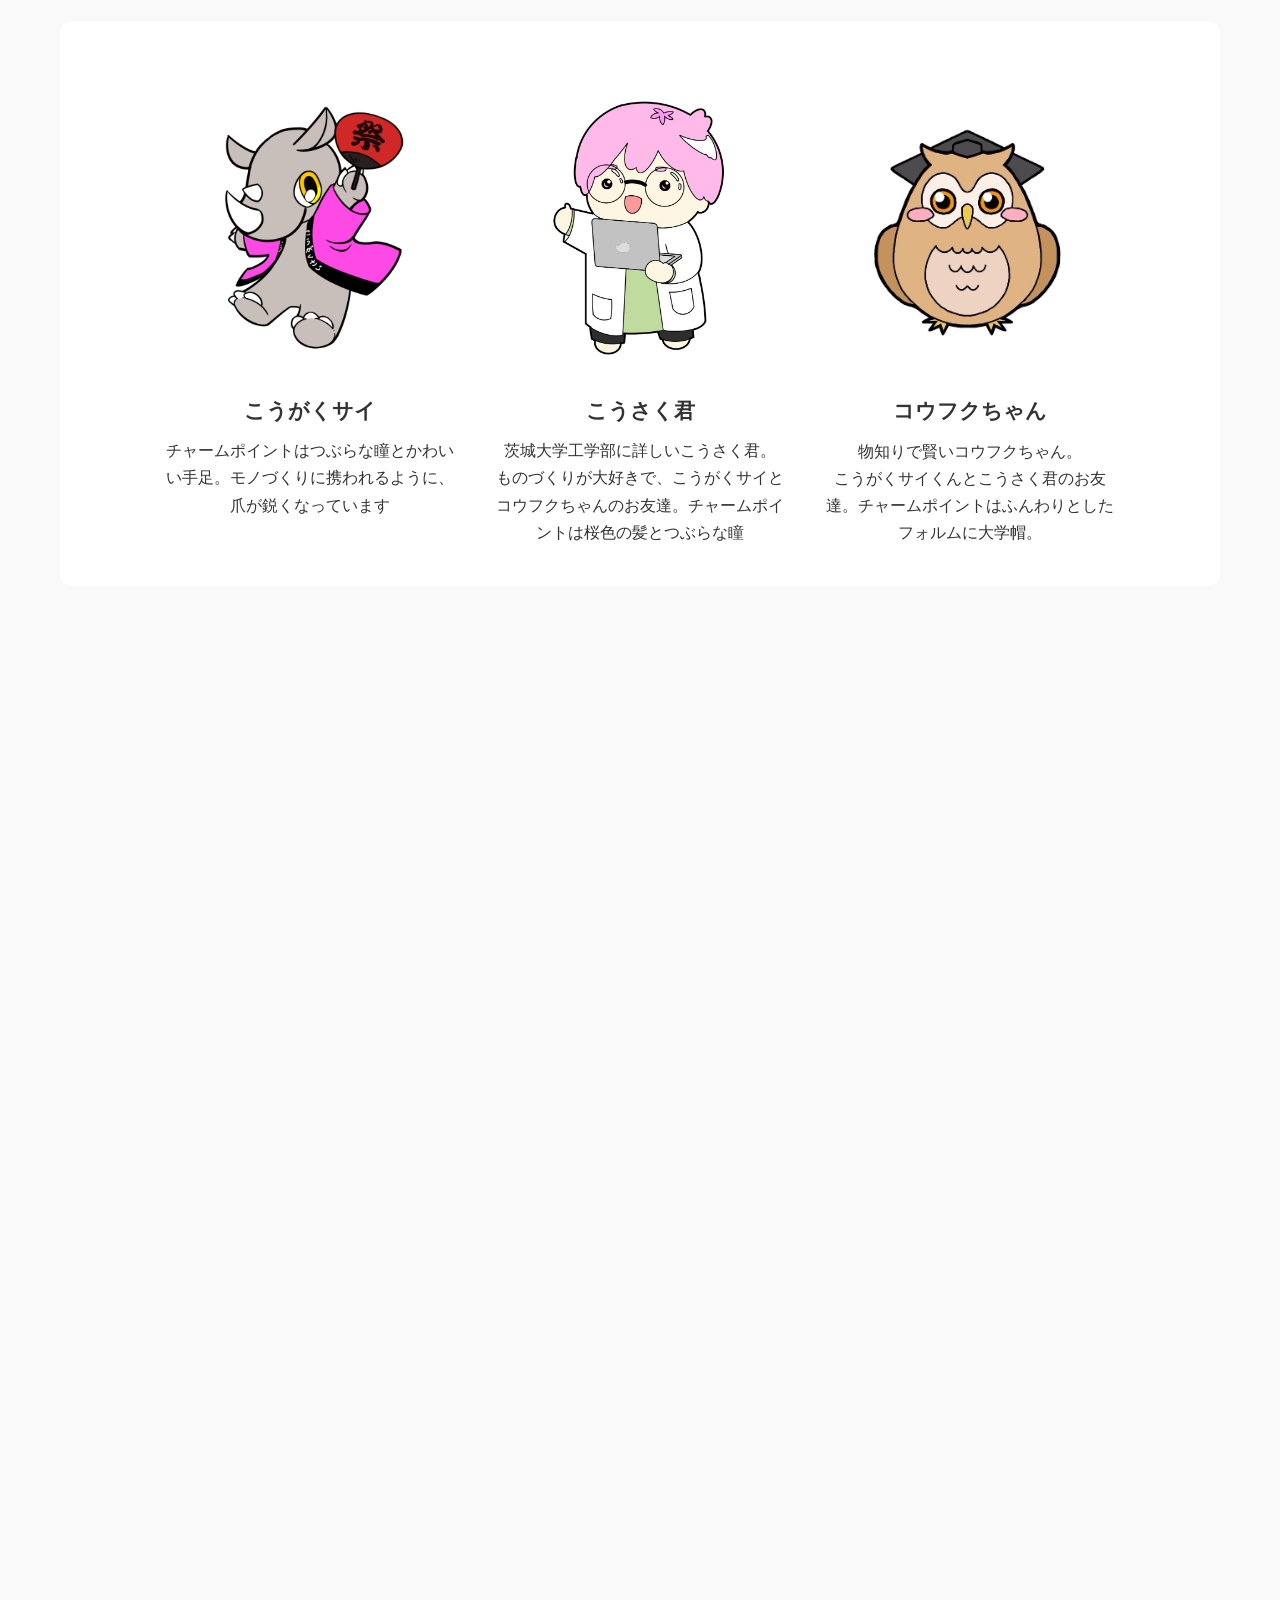
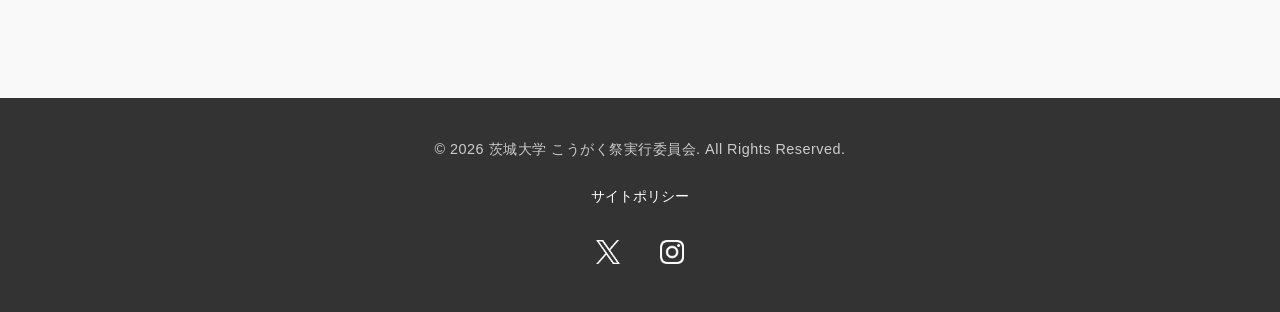
==== commit ae5e0c30: "研究室公開修正-1" ====
--- a/index.html
+++ b/index.html
@@ -70,7 +70,8 @@
     <section class="hero">
         <div class="hero-content">
             <h1>2026年 こうがく祭</h1>
-            <p>日程：2026年11月7日(土)</p>
+            <p>日時：2026年11月7日(土)</p>
+            <p>10:00～16:00</p>
             <p>会場：茨城大学日立キャンパス</p>
         </div>
     </section>
@@ -156,7 +157,7 @@
             </div>
 
             <div style="text-align: center;">
-                <a href="./bus_timetable.html" target="_blank" rel="noopener noreferrer"
+                <a href="./bus_timetable.html" rel="noopener noreferrer"
                     style="display: inline-block; color: #333; text-decoration: none; font-size: 1rem; line-height: 1.6;"
                     onmouseover="this.style.textDecoration='underline'; this.style.textUnderlineOffset='4px';"
                     onmouseout="this.style.textDecoration='none';">
--- a/css/home.css
+++ b/css/home.css
@@ -23,6 +23,7 @@
 .hero-content p {
     font-size: 2rem;
     color: #fff;
+    text-shadow: 2px 2px 8px rgba(0, 0, 0, 0.4);
     font-weight: bold;
 }
 
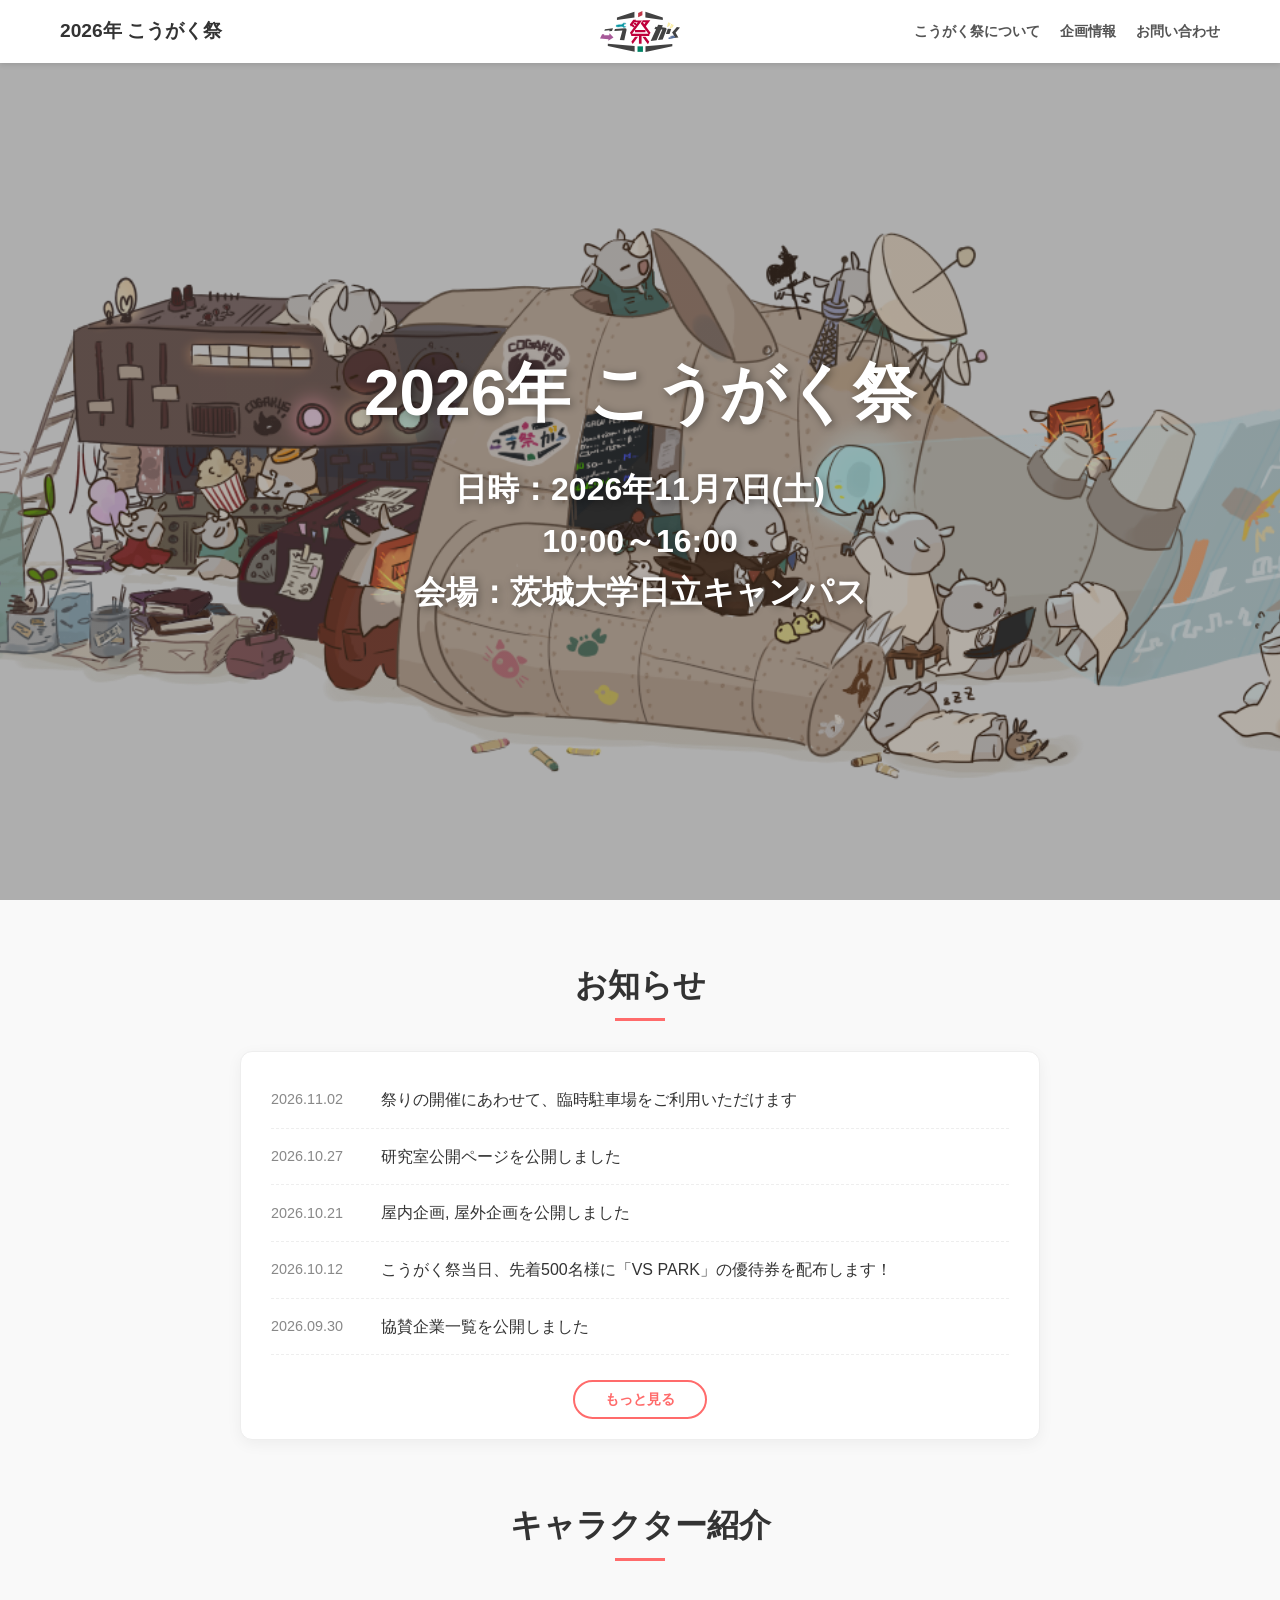
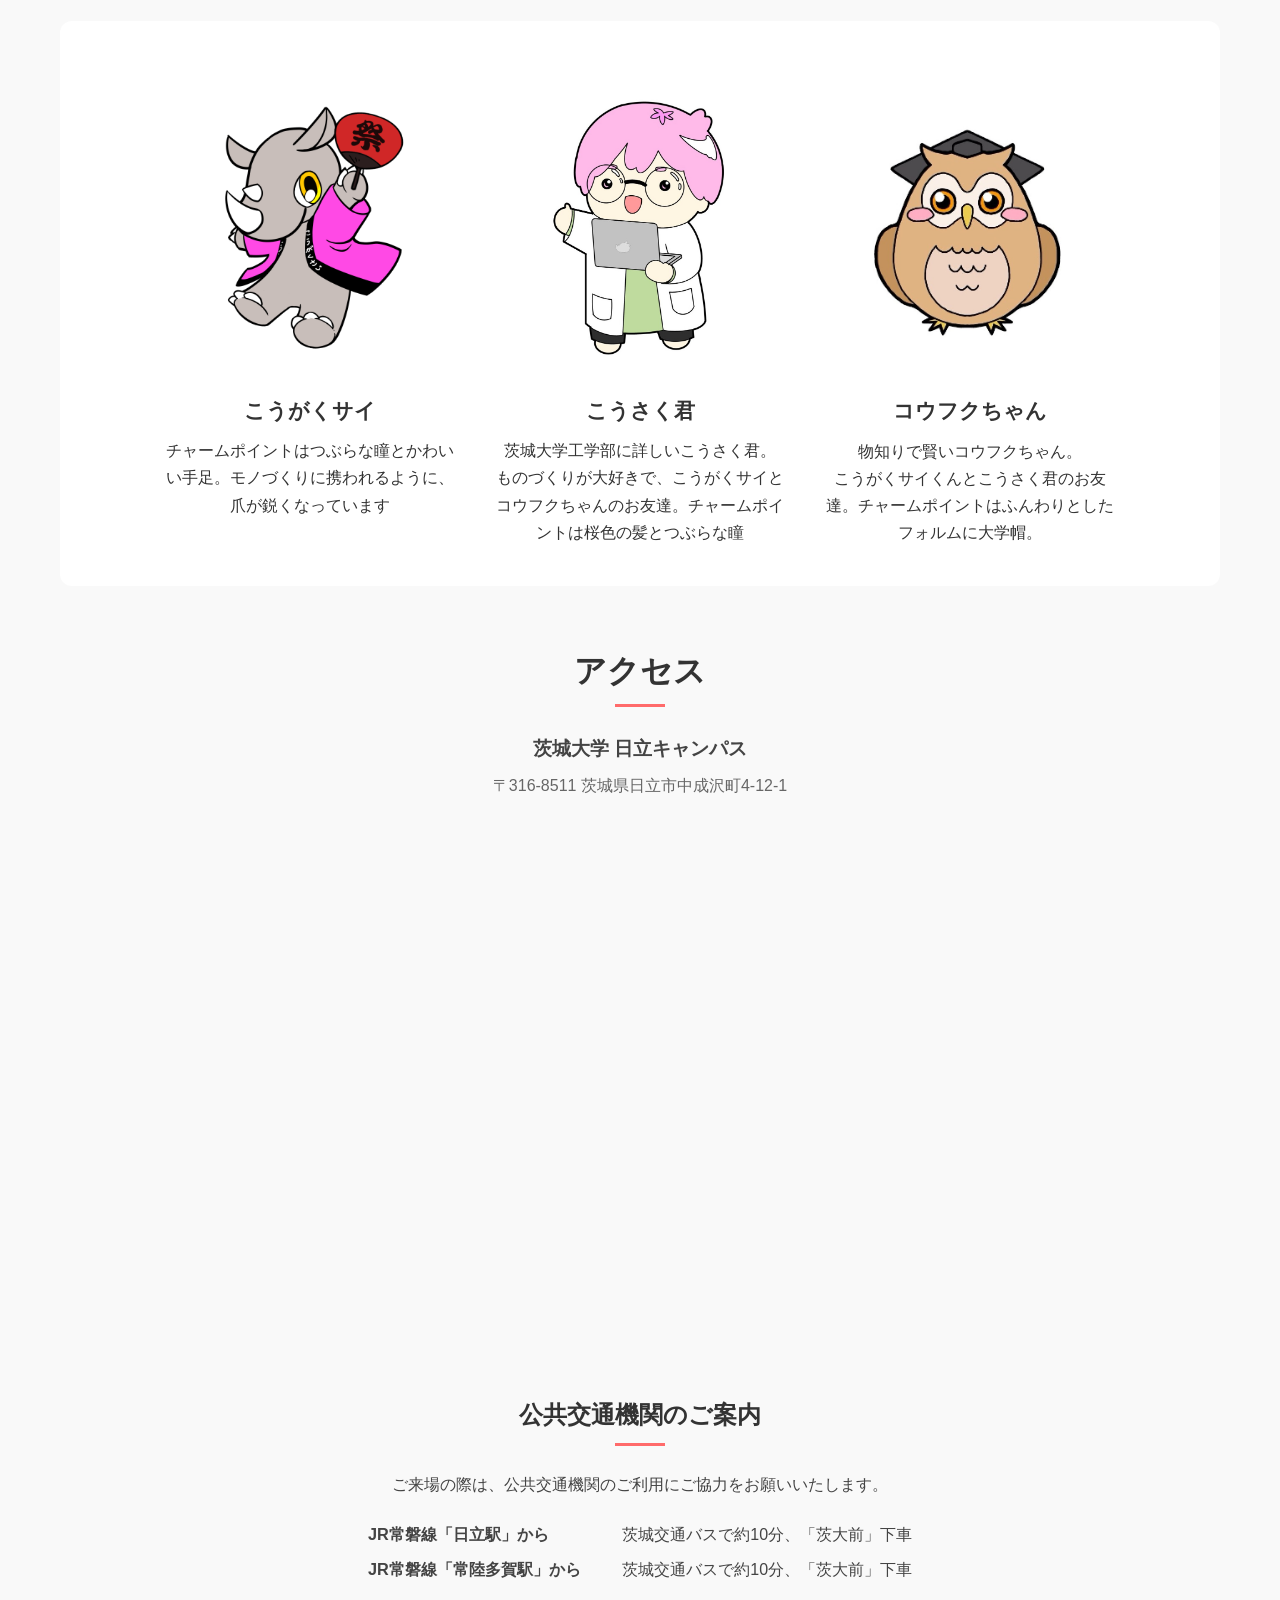
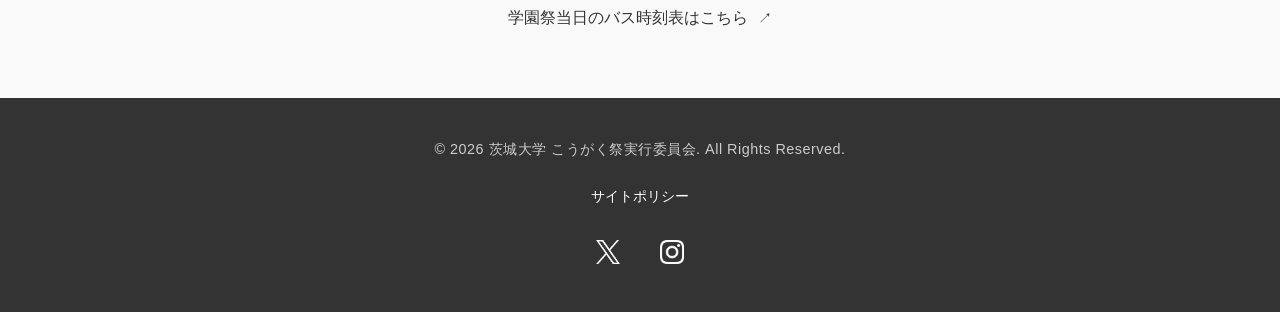
==== commit de409743: "駐車場公開" ====
--- a/index.html
+++ b/index.html
@@ -10,7 +10,7 @@
     <link rel="stylesheet" href="css/layout.css">
     <link rel="stylesheet" href="css/components.css">
     <link rel="stylesheet" href="css/home.css">
-    <script src="js/script.js"></script>
+    <script src="js/script.js?v=2"></script>
     <script src="js/menu.js"></script>
 </head>
 
@@ -168,6 +168,25 @@
 
         </div>
 
+        <!-- 後援 -->
+        <section id="sponsor-support" class="content-section"
+            style="text-align: center; margin-bottom: 40px; padding-top: 10px; display: none;">
+
+            <h2 style="font-size: 1.5rem; color: #333; margin-bottom: 20px; padding-bottom: 10px;">
+                後援
+            </h2>
+
+            <p style="font-size: 1rem; color: black; line-height: 2; margin: 0 auto; max-width: 900px;">
+                <span style="white-space: nowrap;">日立市</span>・
+                <span style="white-space: nowrap;">日立市教育委員会</span>・
+                <span style="white-space: nowrap;">日立観光物産協会</span>・
+                <span style="white-space: nowrap;">多賀工業会</span>・
+                <span style="white-space: nowrap;">茨城新聞社</span>
+
+            </p>
+
+        </section>
+
     </section>
 
     <footer>
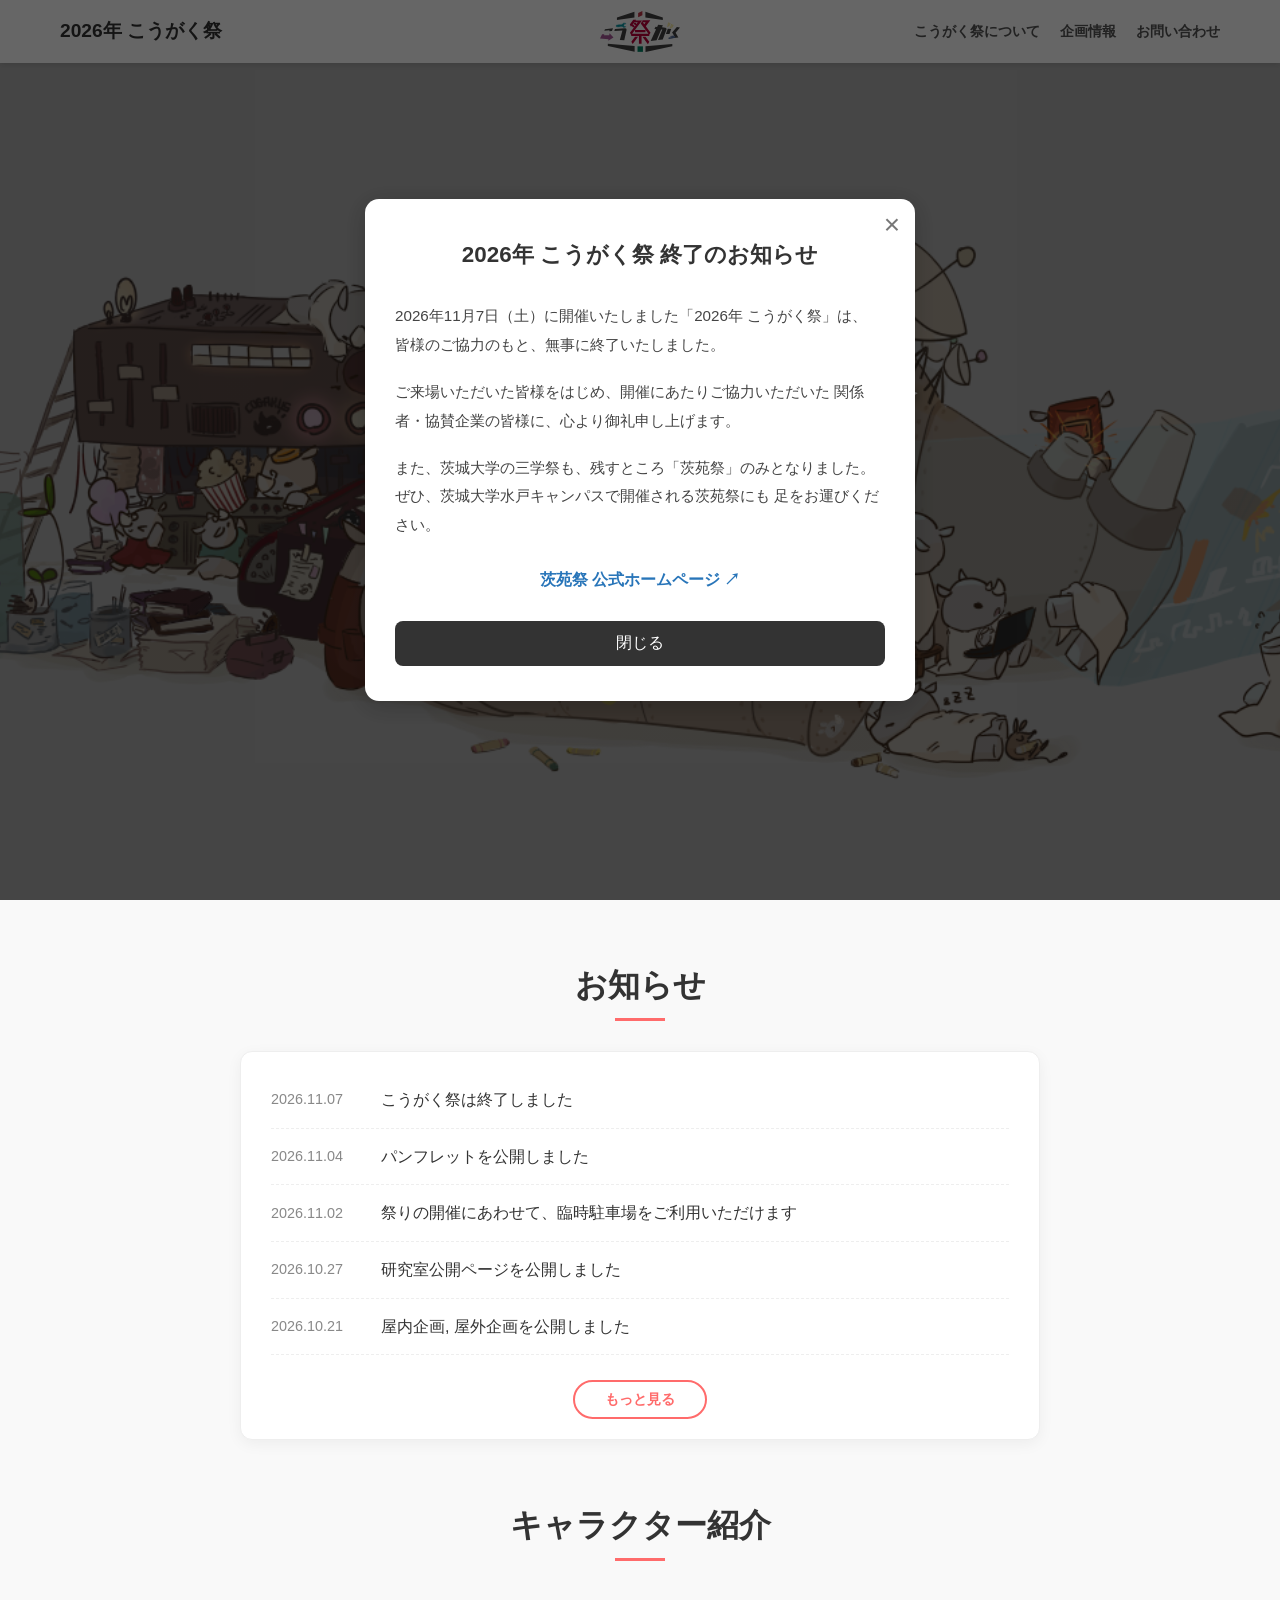
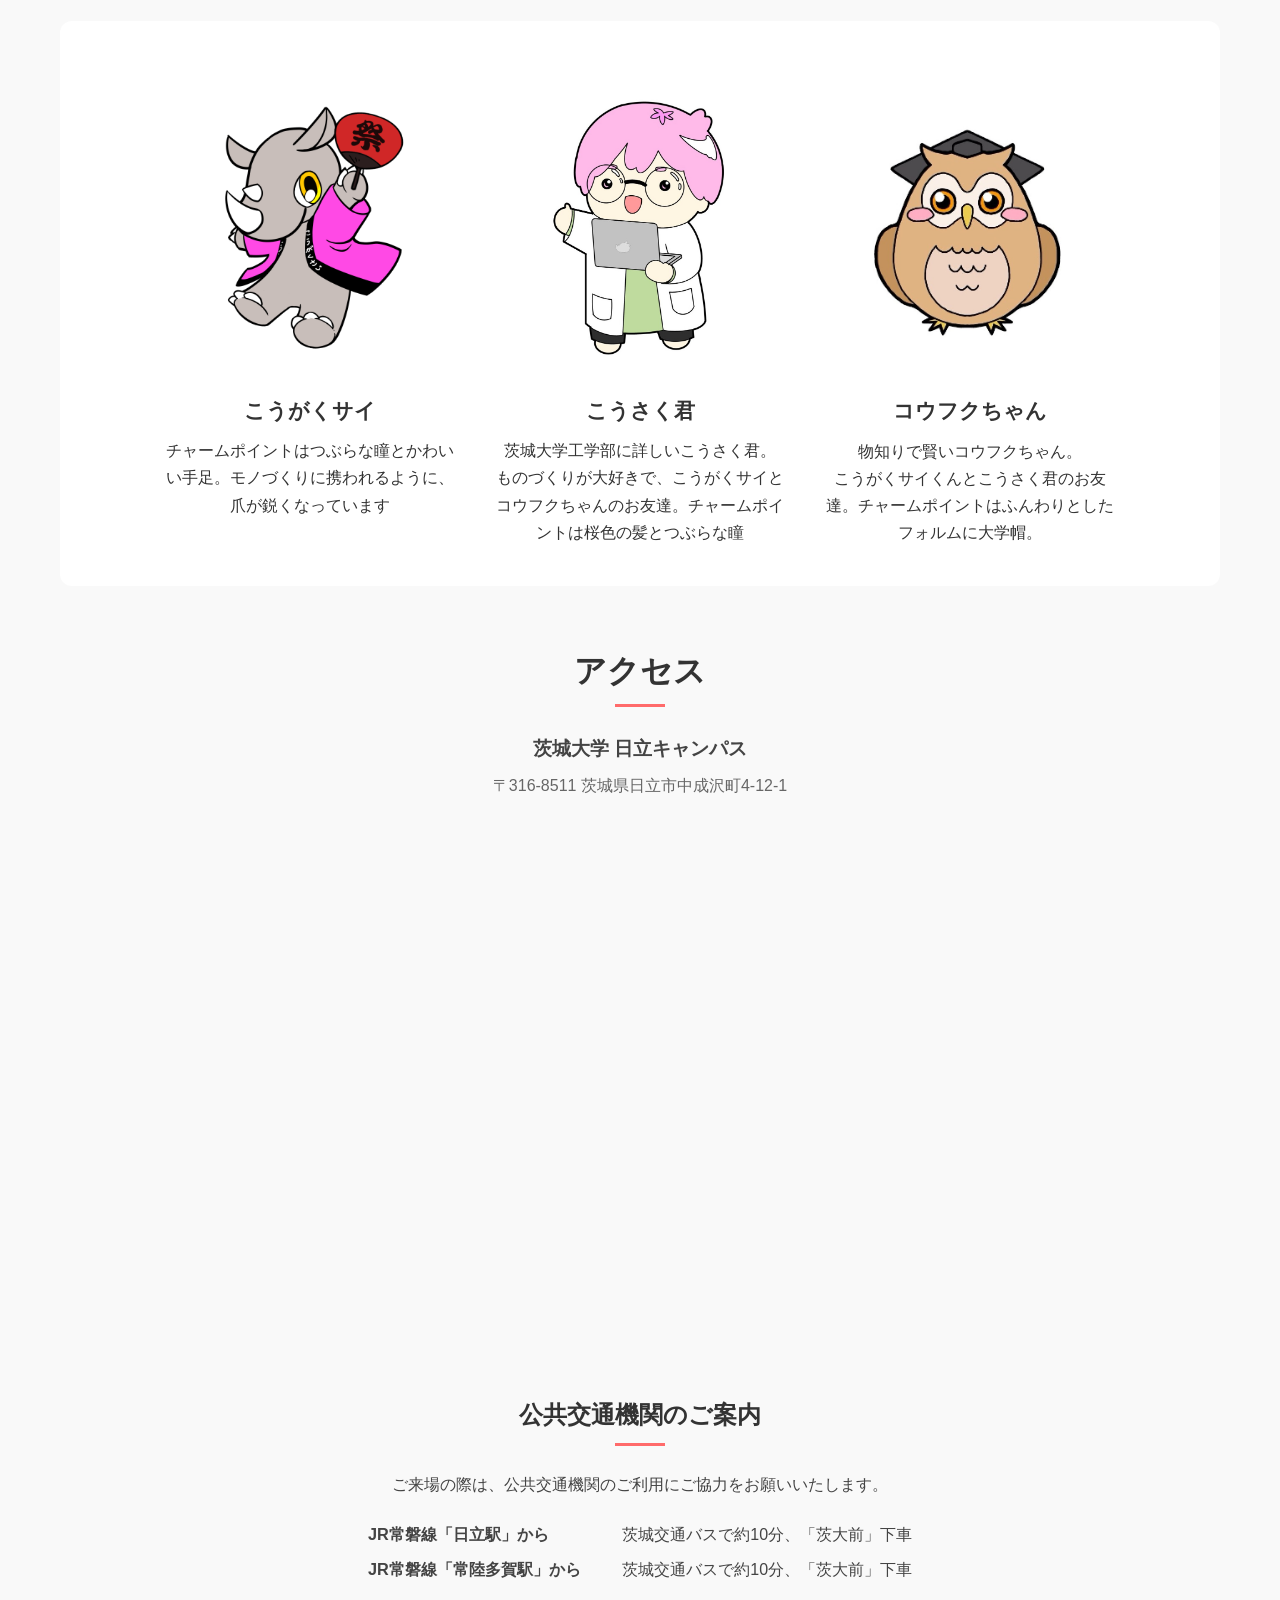
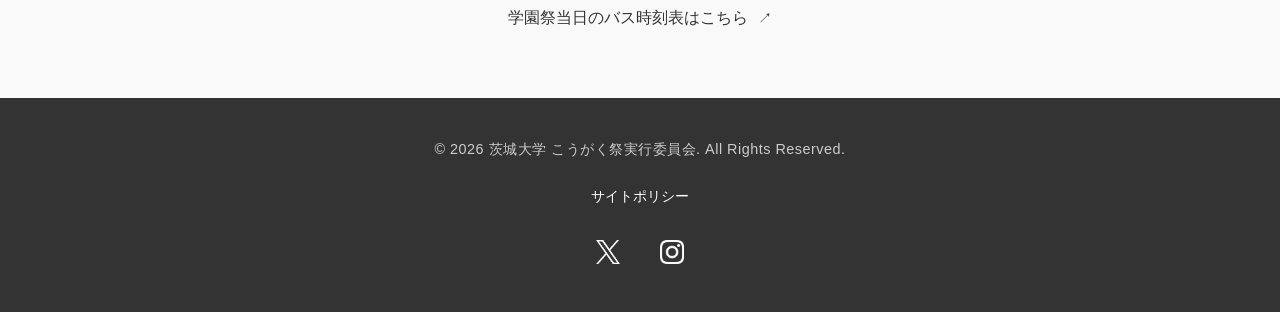
==== commit b71b9b8a: "終了お知らせ" ====
--- a/index.html
+++ b/index.html
@@ -10,9 +10,42 @@
     <link rel="stylesheet" href="css/layout.css">
     <link rel="stylesheet" href="css/components.css">
     <link rel="stylesheet" href="css/home.css">
-    <script src="js/script.js?v=2"></script>
+    <script src="js/script.js?v=261104"></script>
     <script src="js/menu.js"></script>
+    <script src="js/modal.js" defer></script>
 </head>
+
+<div id="thanks-modal" class="modal-overlay">
+    <div class="modal-content">
+        <button class="modal-close" id="modal-close" aria-label="閉じる">
+            &times;
+        </button>
+
+        <h2>2026年 こうがく祭 終了のお知らせ</h2>
+
+        <p>
+            2026年11月7日（土）に開催いたしました「2026年 こうがく祭」は、
+            皆様のご協力のもと、無事に終了いたしました。
+        </p>
+
+        <p>
+            ご来場いただいた皆様をはじめ、開催にあたりご協力いただいた
+            関係者・協賛企業の皆様に、心より御礼申し上げます。
+        </p>
+
+        <p>
+            また、茨城大学の三学祭も、残すところ「茨苑祭」のみとなりました。
+            ぜひ、茨城大学水戸キャンパスで開催される茨苑祭にも
+            足をお運びください。
+        </p>
+
+        <a href="https://www.shiensai-ibadai.com/" target="_blank" rel="noopener noreferrer" class="modal-link">
+            茨苑祭 公式ホームページ ↗
+        </a>
+
+        <button class="modal-ok" id="modal-ok">閉じる</button>
+    </div>
+</div>
 
 <body>
 
--- a/css/home.css
+++ b/css/home.css
@@ -129,7 +129,6 @@
 }
 
 
-
 /* スマートフォン・タブレット用スタイル */
 @media screen and (max-width: 768px) {
 
@@ -192,4 +191,98 @@
         margin-bottom: 30px;
     }
 
+}
+
+.modal-overlay {
+    position: fixed;
+    inset: 0;
+    background: rgba(0, 0, 0, 0.6);
+    display: flex;
+    justify-content: center;
+    align-items: center;
+    z-index: 9999;
+    padding: 20px;
+}
+
+.modal-content {
+    position: relative;
+    background: #fff;
+    width: 100%;
+    max-width: 550px;
+    padding: 35px 30px;
+    border-radius: 14px;
+    box-shadow: 0 5px 25px rgba(0, 0, 0, 0.2);
+    line-height: 1.9;
+    animation: modalFadeIn 0.3s ease;
+}
+
+.modal-content h2 {
+    font-size: 1.4rem;
+    text-align: center;
+    margin-bottom: 25px;
+    color: #333;
+}
+
+.modal-content p {
+    margin-bottom: 18px;
+    color: #444;
+    font-size: 0.95rem;
+}
+
+.modal-close {
+    position: absolute;
+    top: 10px;
+    right: 15px;
+    border: none;
+    background: none;
+    font-size: 28px;
+    cursor: pointer;
+    color: #777;
+}
+
+.modal-link {
+    display: block;
+    text-align: center;
+    margin: 25px 0;
+    color: #2875b9;
+    font-weight: bold;
+    text-decoration: none;
+}
+
+.modal-link:hover {
+    text-decoration: underline;
+}
+
+.modal-ok {
+    display: block;
+    width: 100%;
+    padding: 12px;
+    border: none;
+    border-radius: 8px;
+    background: #333;
+    color: white;
+    font-size: 1rem;
+    cursor: pointer;
+}
+
+@keyframes modalFadeIn {
+    from {
+        opacity: 0;
+        transform: translateY(15px);
+    }
+
+    to {
+        opacity: 1;
+        transform: translateY(0);
+    }
+}
+
+@media (max-width: 600px) {
+    .modal-content {
+        padding: 30px 22px;
+    }
+
+    .modal-content h2 {
+        font-size: 1.2rem;
+    }
 }
